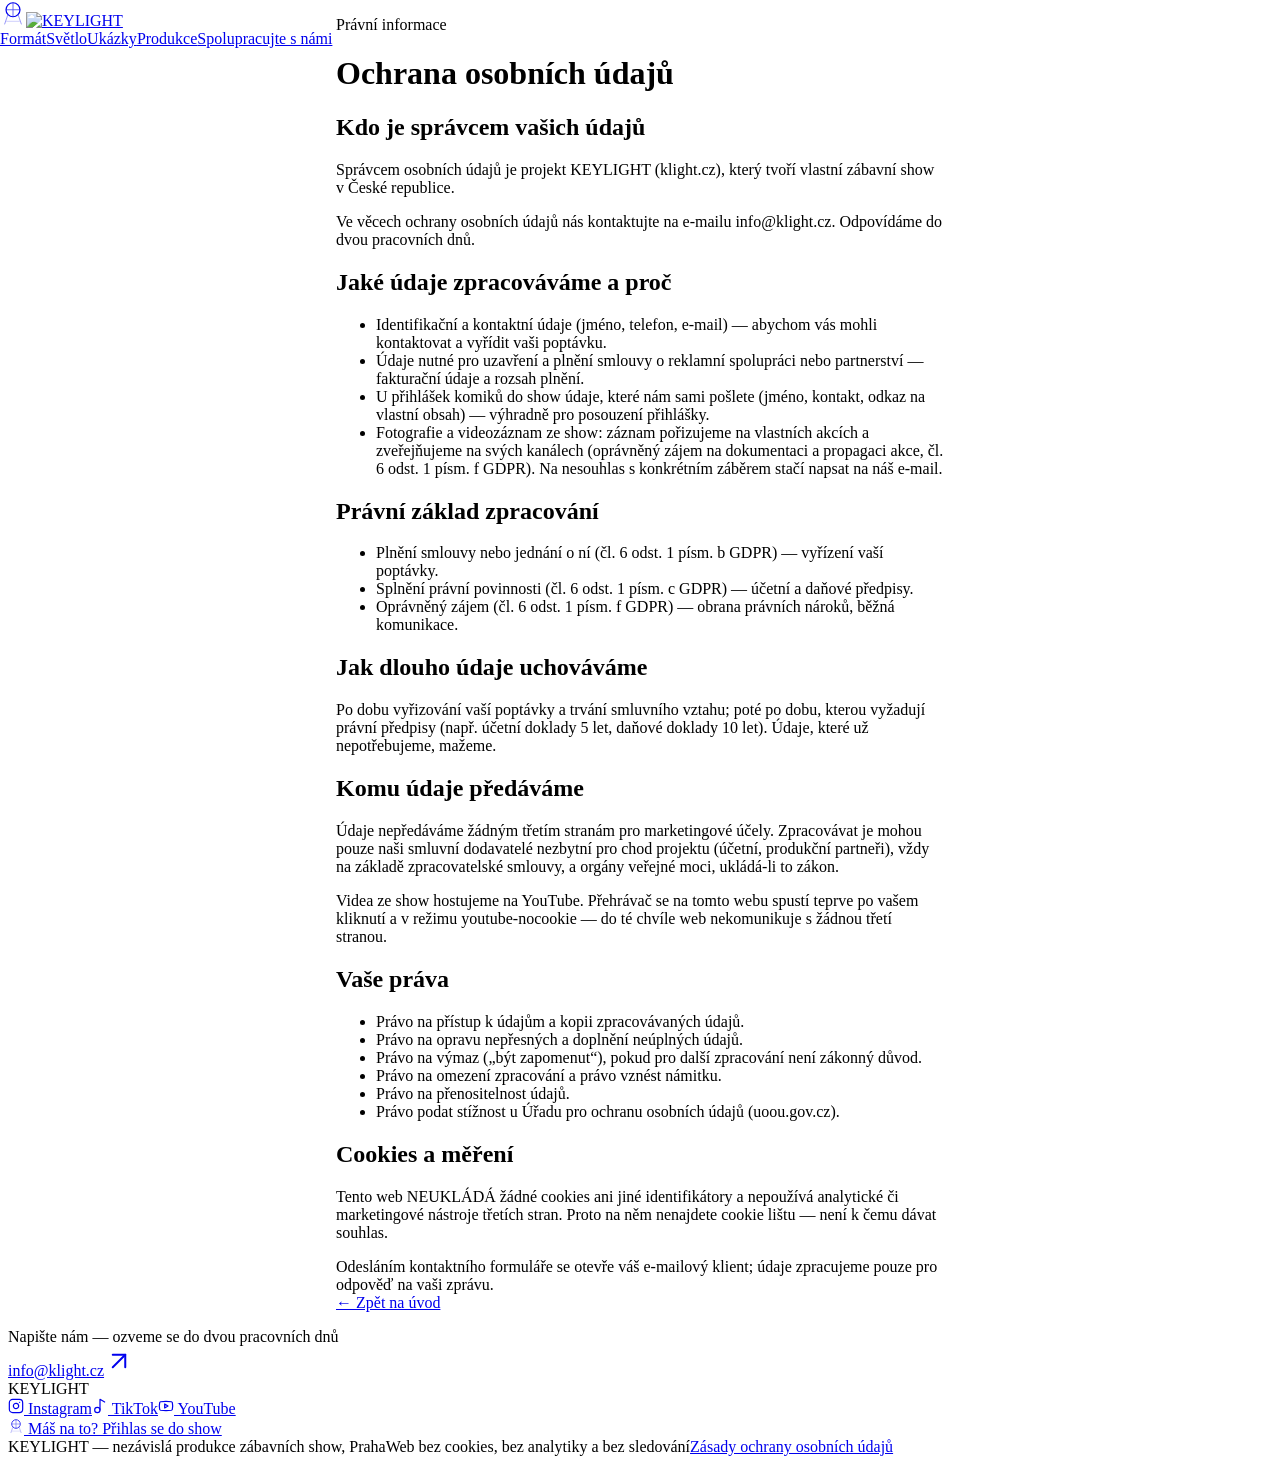
==== gdpr/index.html @ 27e5cf39 "Deploy 2026-08-17" ====
<!DOCTYPE html><html lang="cs"><head><meta charSet="utf-8"/><meta name="viewport" content="width=device-width, initial-scale=1"/><link rel="preload" href="/propozice-klight-next/_next/static/media/2b5b02fc7e511755-s.p.woff2" as="font" crossorigin="" type="font/woff2"/><link rel="preload" href="/propozice-klight-next/_next/static/media/4c4943bfceab8361-s.p.woff2" as="font" crossorigin="" type="font/woff2"/><link rel="preload" href="/propozice-klight-next/_next/static/media/87bc17f7c8b98e48-s.p.woff2" as="font" crossorigin="" type="font/woff2"/><link rel="preload" as="image" href="/propozice-klight-next/images/logo.png"/><link rel="stylesheet" href="/propozice-klight-next/_next/static/css/a43334a096bea130.css" data-precedence="next"/><link rel="preload" as="script" fetchPriority="low" href="/propozice-klight-next/_next/static/chunks/webpack-78d6e9e469ca8b4a.js"/><script src="/propozice-klight-next/_next/static/chunks/4bd1b696-dc81b35135595d90.js" async=""></script><script src="/propozice-klight-next/_next/static/chunks/517-6339d766939ee4d1.js" async=""></script><script src="/propozice-klight-next/_next/static/chunks/main-app-f0485e7565a8d13c.js" async=""></script><script src="/propozice-klight-next/_next/static/chunks/app/layout-2941ce6c2c875fbf.js" async=""></script><script src="/propozice-klight-next/_next/static/chunks/173-5b8e29798c1fc1cb.js" async=""></script><script src="/propozice-klight-next/_next/static/chunks/app/gdpr/page-93c71eeece48e3b6.js" async=""></script><meta name="next-size-adjust" content=""/><title>Ochrana osobních údajů — KEYLIGHT</title><meta name="description" content="Jak KEYLIGHT nakládá s osobními údaji, jaká máte práva a na koho se obrátit. Tento web neukládá cookies."/><meta property="og:title" content="KEYLIGHT — vlastní comedy show pro značky a agentury"/><meta property="og:description" content="Formát O VŠECHNO: šest komiků, tři kola, host vybírá vítěze. Prostor pro značky, které nechtějí být reklamní pauzou."/><meta property="og:locale" content="cs_CZ"/><meta property="og:type" content="website"/><meta name="twitter:card" content="summary"/><meta name="twitter:title" content="KEYLIGHT — vlastní comedy show pro značky a agentury"/><meta name="twitter:description" content="Formát O VŠECHNO: šest komiků, tři kola, host vybírá vítěze. Prostor pro značky, které nechtějí být reklamní pauzou."/><script src="/propozice-klight-next/_next/static/chunks/polyfills-42372ed130431b0a.js" noModule=""></script></head><body class="__variable_5a7e22 __variable_d59d80 __variable_41a604"><script type="application/ld+json">{"@context":"https://schema.org","@type":"Organization","name":"KEYLIGHT","alternateName":"KEYLIGHT CZ","description":"Nezávislá česká produkce vlastních zábavních show — stand-up a impro comedy formát O VŠECHNO.","email":"info@klight.cz","url":"https://www.klight.cz","areaServed":"CZ","sameAs":["https://www.instagram.com/keylight_cz/","https://www.tiktok.com/@keylight_cz","https://www.youtube.com/@KEYLIGHT_CZ"]}</script><header class="nav" style="position:fixed;top:0;left:0;right:0;z-index:var(--z-nav, 50);transform:translateY(0);transition:transform 300ms var(--ease-panel, cubic-bezier(0.32, 0.72, 0, 1));will-change:transform"><div class="nav__in"><a class="nav__logo" aria-label="KEYLIGHT — domů" href="/propozice-klight-next/"><svg class="znak znak--zar" width="26" height="26" viewBox="0 0 32 32" aria-hidden="true" focusable="false"><circle cx="16" cy="12" r="8.6" fill="none" stroke="currentColor" stroke-width="1.5"></circle><path d="M16 3.4v17.2M7.4 12h17.2" stroke="currentColor" stroke-width="1" opacity="0.72"></path><path d="M9.6 18.4 5.6 30M22.4 18.4 26.4 30" stroke="currentColor" stroke-width="1" opacity="0.5"></path><path d="M7.6 26.2h16.8" stroke="currentColor" stroke-width="0.8" opacity="0.3"></path></svg><img src="/propozice-klight-next/images/logo.png" alt="KEYLIGHT" width="77" height="22"/></a><nav class="nav__odkazy" aria-label="Obsah stránky"><a class="nav__odkaz mono" href="/propozice-klight-next/#format">Formát</a><a class="nav__odkaz mono" href="/propozice-klight-next/#svetlo">Světlo</a><a class="nav__odkaz mono" href="/propozice-klight-next/#ukazky">Ukázky</a><a class="nav__odkaz mono" href="/propozice-klight-next/#produkce">Produkce</a><a class="btn btn--key btn--mala nav__cta" href="/propozice-klight-next/#spoluprace">Spolupracujte s námi</a></nav></div></header><main class="sekce pravo" style="max-width:76ch;margin-inline:auto"><p class="mono oko">Právní informace</p><h1>Ochrana osobních údajů</h1><section><h2>Kdo je správcem vašich údajů</h2><p style="margin-bottom:var(--sp-4)">Správcem osobních údajů je projekt KEYLIGHT (klight.cz), který tvoří vlastní zábavní show v České republice.</p><p style="margin-bottom:var(--sp-4)">Ve věcech ochrany osobních údajů nás kontaktujte na e-mailu info@klight.cz. Odpovídáme do dvou pracovních dnů.</p></section><section><h2>Jaké údaje zpracováváme a proč</h2><ul><li>Identifikační a kontaktní údaje (jméno, telefon, e-mail) — abychom vás mohli kontaktovat a vyřídit vaši poptávku.</li><li>Údaje nutné pro uzavření a plnění smlouvy o reklamní spolupráci nebo partnerství — fakturační údaje a rozsah plnění.</li><li>U přihlášek komiků do show údaje, které nám sami pošlete (jméno, kontakt, odkaz na vlastní obsah) — výhradně pro posouzení přihlášky.</li><li>Fotografie a videozáznam ze show: záznam pořizujeme na vlastních akcích a zveřejňujeme na svých kanálech (oprávněný zájem na dokumentaci a propagaci akce, čl. 6 odst. 1 písm. f GDPR). Na nesouhlas s konkrétním záběrem stačí napsat na náš e-mail.</li></ul></section><section><h2>Právní základ zpracování</h2><ul><li>Plnění smlouvy nebo jednání o ní (čl. 6 odst. 1 písm. b GDPR) — vyřízení vaší poptávky.</li><li>Splnění právní povinnosti (čl. 6 odst. 1 písm. c GDPR) — účetní a daňové předpisy.</li><li>Oprávněný zájem (čl. 6 odst. 1 písm. f GDPR) — obrana právních nároků, běžná komunikace.</li></ul></section><section><h2>Jak dlouho údaje uchováváme</h2><p style="margin-bottom:var(--sp-4)">Po dobu vyřizování vaší poptávky a trvání smluvního vztahu; poté po dobu, kterou vyžadují právní předpisy (např. účetní doklady 5 let, daňové doklady 10 let). Údaje, které už nepotřebujeme, mažeme.</p></section><section><h2>Komu údaje předáváme</h2><p style="margin-bottom:var(--sp-4)">Údaje nepředáváme žádným třetím stranám pro marketingové účely. Zpracovávat je mohou pouze naši smluvní dodavatelé nezbytní pro chod projektu (účetní, produkční partneři), vždy na základě zpracovatelské smlouvy, a orgány veřejné moci, ukládá-li to zákon.</p><p style="margin-bottom:var(--sp-4)">Videa ze show hostujeme na YouTube. Přehrávač se na tomto webu spustí teprve po vašem kliknutí a v režimu youtube-nocookie — do té chvíle web nekomunikuje s žádnou třetí stranou.</p></section><section><h2>Vaše práva</h2><ul><li>Právo na přístup k údajům a kopii zpracovávaných údajů.</li><li>Právo na opravu nepřesných a doplnění neúplných údajů.</li><li>Právo na výmaz („být zapomenut“), pokud pro další zpracování není zákonný důvod.</li><li>Právo na omezení zpracování a právo vznést námitku.</li><li>Právo na přenositelnost údajů.</li><li>Právo podat stížnost u Úřadu pro ochranu osobních údajů (uoou.gov.cz).</li></ul></section><section><h2>Cookies a měření</h2><p style="margin-bottom:var(--sp-4)">Tento web NEUKLÁDÁ žádné cookies ani jiné identifikátory a nepoužívá analytické či marketingové nástroje třetích stran. Proto na něm nenajdete cookie lištu — není k čemu dávat souhlas.</p><p style="margin-bottom:var(--sp-4)">Odesláním kontaktního formuláře se otevře váš e-mailový klient; údaje zpracujeme pouze pro odpověď na vaši zprávu.</p></section><p style="margin-top:var(--sp-8)"><a href="/propozice-klight-next/">← Zpět na úvod</a></p></main><footer class="pata"><div class="pata__in"><p class="mono" style="color:var(--violet-lit);margin-bottom:var(--sp-5)">Napište nám — ozveme se do dvou pracovních dnů</p><a class="pata__mail" href="mailto:info@klight.cz?subject=Spolupr%C3%A1ce%20s%20KEYLIGHT">info@klight.cz<svg xmlns="http://www.w3.org/2000/svg" width="30" height="30" viewBox="0 0 24 24" fill="none" stroke="currentColor" stroke-width="1.6" stroke-linecap="round" stroke-linejoin="round" class="lucide lucide-arrow-up-right" aria-hidden="true"><path d="M7 7h10v10"></path><path d="M7 17 17 7"></path></svg></a><div class="pata__znacka" aria-hidden="true" style="background-image:url(/propozice-klight-next/images/foto/wordmark.jpg)">KEYLIGHT</div><div class="pata__radek"><div class="pata__site mono"><a href="https://www.instagram.com/keylight_cz/" target="_blank" rel="noopener noreferrer"><svg xmlns="http://www.w3.org/2000/svg" width="16" height="16" viewBox="0 0 24 24" fill="none" stroke="currentColor" stroke-width="1.8" stroke-linecap="round" stroke-linejoin="round" class="lucide lucide-instagram" aria-hidden="true"><rect width="20" height="20" x="2" y="2" rx="5" ry="5"></rect><path d="M16 11.37A4 4 0 1 1 12.63 8 4 4 0 0 1 16 11.37z"></path><line x1="17.5" x2="17.51" y1="6.5" y2="6.5"></line></svg> Instagram</a><a href="https://www.tiktok.com/@keylight_cz" target="_blank" rel="noopener noreferrer"><svg xmlns="http://www.w3.org/2000/svg" width="16" height="16" viewBox="0 0 24 24" fill="none" stroke="currentColor" stroke-width="1.8" stroke-linecap="round" stroke-linejoin="round" class="lucide lucide-music2" aria-hidden="true"><circle cx="8" cy="18" r="4"></circle><path d="M12 18V2l7 4"></path></svg> TikTok</a><a href="https://www.youtube.com/@KEYLIGHT_CZ" target="_blank" rel="noopener noreferrer"><svg xmlns="http://www.w3.org/2000/svg" width="16" height="16" viewBox="0 0 24 24" fill="none" stroke="currentColor" stroke-width="1.8" stroke-linecap="round" stroke-linejoin="round" class="lucide lucide-youtube" aria-hidden="true"><path d="M2.5 17a24.12 24.12 0 0 1 0-10 2 2 0 0 1 1.4-1.4 49.56 49.56 0 0 1 16.2 0A2 2 0 0 1 21.5 7a24.12 24.12 0 0 1 0 10 2 2 0 0 1-1.4 1.4 49.55 49.55 0 0 1-16.2 0A2 2 0 0 1 2.5 17"></path><path d="m10 15 5-3-5-3z"></path></svg> YouTube</a></div><a class="btn btn--ghost btn--mala" href="mailto:info@klight.cz?subject=P%C5%99ihl%C3%A1%C5%A1ka%20do%20show%20O%20V%C5%A0ECHNO"><svg class="znak" width="16" height="16" viewBox="0 0 32 32" aria-hidden="true" focusable="false"><circle cx="16" cy="12" r="8.6" fill="none" stroke="currentColor" stroke-width="1.5"></circle><path d="M16 3.4v17.2M7.4 12h17.2" stroke="currentColor" stroke-width="1" opacity="0.72"></path><path d="M9.6 18.4 5.6 30M22.4 18.4 26.4 30" stroke="currentColor" stroke-width="1" opacity="0.5"></path><path d="M7.6 26.2h16.8" stroke="currentColor" stroke-width="0.8" opacity="0.3"></path></svg> <!-- -->Máš na to? Přihlas se do show</a></div><div class="pata__tir mono mono--sm"><span>KEYLIGHT — nezávislá produkce zábavních show, Praha</span><span>Web bez cookies, bez analytiky a bez sledování</span><a href="/propozice-klight-next/gdpr/">Zásady ochrany osobních údajů</a></div></div></footer><script src="/propozice-klight-next/_next/static/chunks/webpack-78d6e9e469ca8b4a.js" async=""></script><script>(self.__next_f=self.__next_f||[]).push([0])</script><script>self.__next_f.push([1,"1:\"$Sreact.fragment\"\n2:I[651,[\"177\",\"static/chunks/app/layout-2941ce6c2c875fbf.js\"],\"default\"]\n3:I[5244,[],\"\"]\n4:I[3866,[],\"\"]\n5:I[1301,[\"173\",\"static/chunks/173-5b8e29798c1fc1cb.js\",\"990\",\"static/chunks/app/gdpr/page-93c71eeece48e3b6.js\"],\"default\"]\n6:I[8173,[\"173\",\"static/chunks/173-5b8e29798c1fc1cb.js\",\"990\",\"static/chunks/app/gdpr/page-93c71eeece48e3b6.js\"],\"\"]\n7:I[6213,[],\"OutletBoundary\"]\n9:I[6213,[],\"MetadataBoundary\"]\nb:I[6213,[],\"ViewportBoundary\"]\nd:I[4835,[],\"\"]\n:HL[\"/propozice-klight-next/_next/static/media/2b5b02fc7e511755-s.p.woff2\",\"font\",{\"crossOrigin\":\"\",\"type\":\"font/woff2\"}]\n:HL[\"/propozice-klight-next/_next/static/media/4c4943bfceab8361-s.p.woff2\",\"font\",{\"crossOrigin\":\"\",\"type\":\"font/woff2\"}]\n:HL[\"/propozice-klight-next/_next/static/media/87bc17f7c8b98e48-s.p.woff2\",\"font\",{\"crossOrigin\":\"\",\"type\":\"font/woff2\"}]\n:HL[\"/propozice-klight-next/_next/static/css/a43334a096bea130.css\",\"style\"]\n"])</script><script>self.__next_f.push([1,"0:{\"P\":null,\"b\":\"ASv3HY12EaG38E7bbZreN\",\"p\":\"/propozice-klight-next\",\"c\":[\"\",\"gdpr\",\"\"],\"i\":false,\"f\":[[[\"\",{\"children\":[\"gdpr\",{\"children\":[\"__PAGE__\",{}]}]},\"$undefined\",\"$undefined\",true],[\"\",[\"$\",\"$1\",\"c\",{\"children\":[[[\"$\",\"link\",\"0\",{\"rel\":\"stylesheet\",\"href\":\"/propozice-klight-next/_next/static/css/a43334a096bea130.css\",\"precedence\":\"next\",\"crossOrigin\":\"$undefined\",\"nonce\":\"$undefined\"}]],[\"$\",\"html\",null,{\"lang\":\"cs\",\"children\":[\"$\",\"body\",null,{\"className\":\"__variable_5a7e22 __variable_d59d80 __variable_41a604\",\"children\":[[\"$\",\"script\",null,{\"type\":\"application/ld+json\",\"dangerouslySetInnerHTML\":{\"__html\":\"{\\\"@context\\\":\\\"https://schema.org\\\",\\\"@type\\\":\\\"Organization\\\",\\\"name\\\":\\\"KEYLIGHT\\\",\\\"alternateName\\\":\\\"KEYLIGHT CZ\\\",\\\"description\\\":\\\"Nezávislá česká produkce vlastních zábavních show — stand-up a impro comedy formát O VŠECHNO.\\\",\\\"email\\\":\\\"info@klight.cz\\\",\\\"url\\\":\\\"https://www.klight.cz\\\",\\\"areaServed\\\":\\\"CZ\\\",\\\"sameAs\\\":[\\\"https://www.instagram.com/keylight_cz/\\\",\\\"https://www.tiktok.com/@keylight_cz\\\",\\\"https://www.youtube.com/@KEYLIGHT_CZ\\\"]}\"}}],[\"$\",\"$L2\",null,{}],[\"$\",\"$L3\",null,{\"parallelRouterKey\":\"children\",\"segmentPath\":[\"children\"],\"error\":\"$undefined\",\"errorStyles\":\"$undefined\",\"errorScripts\":\"$undefined\",\"template\":[\"$\",\"$L4\",null,{}],\"templateStyles\":\"$undefined\",\"templateScripts\":\"$undefined\",\"notFound\":[[],[[\"$\",\"title\",null,{\"children\":\"404: This page could not be found.\"}],[\"$\",\"div\",null,{\"style\":{\"fontFamily\":\"system-ui,\\\"Segoe UI\\\",Roboto,Helvetica,Arial,sans-serif,\\\"Apple Color Emoji\\\",\\\"Segoe UI Emoji\\\"\",\"height\":\"100vh\",\"textAlign\":\"center\",\"display\":\"flex\",\"flexDirection\":\"column\",\"alignItems\":\"center\",\"justifyContent\":\"center\"},\"children\":[\"$\",\"div\",null,{\"children\":[[\"$\",\"style\",null,{\"dangerouslySetInnerHTML\":{\"__html\":\"body{color:#000;background:#fff;margin:0}.next-error-h1{border-right:1px solid rgba(0,0,0,.3)}@media (prefers-color-scheme:dark){body{color:#fff;background:#000}.next-error-h1{border-right:1px solid rgba(255,255,255,.3)}}\"}}],[\"$\",\"h1\",null,{\"className\":\"next-error-h1\",\"style\":{\"display\":\"inline-block\",\"margin\":\"0 20px 0 0\",\"padding\":\"0 23px 0 0\",\"fontSize\":24,\"fontWeight\":500,\"verticalAlign\":\"top\",\"lineHeight\":\"49px\"},\"children\":404}],[\"$\",\"div\",null,{\"style\":{\"display\":\"inline-block\"},\"children\":[\"$\",\"h2\",null,{\"style\":{\"fontSize\":14,\"fontWeight\":400,\"lineHeight\":\"49px\",\"margin\":0},\"children\":\"This page could not be found.\"}]}]]}]}]]],\"forbidden\":\"$undefined\",\"unauthorized\":\"$undefined\"}]]}]}]]}],{\"children\":[\"gdpr\",[\"$\",\"$1\",\"c\",{\"children\":[null,[\"$\",\"$L3\",null,{\"parallelRouterKey\":\"children\",\"segmentPath\":[\"children\",\"gdpr\",\"children\"],\"error\":\"$undefined\",\"errorStyles\":\"$undefined\",\"errorScripts\":\"$undefined\",\"template\":[\"$\",\"$L4\",null,{}],\"templateStyles\":\"$undefined\",\"templateScripts\":\"$undefined\",\"notFound\":\"$undefined\",\"forbidden\":\"$undefined\",\"unauthorized\":\"$undefined\"}]]}],{\"children\":[\"__PAGE__\",[\"$\",\"$1\",\"c\",{\"children\":[[[\"$\",\"$L5\",null,{\"mimoDomov\":true}],[\"$\",\"main\",null,{\"className\":\"sekce pravo\",\"style\":{\"maxWidth\":\"76ch\",\"marginInline\":\"auto\"},\"children\":[[\"$\",\"p\",null,{\"className\":\"mono oko\",\"children\":\"Právní informace\"}],[\"$\",\"h1\",null,{\"children\":\"Ochrana osobních údajů\"}],[[\"$\",\"section\",\"Kdo je správcem vašich údajů\",{\"children\":[[\"$\",\"h2\",null,{\"children\":\"Kdo je správcem vašich údajů\"}],[[\"$\",\"p\",\"Správcem osobních údajů \",{\"style\":{\"marginBottom\":\"var(--sp-4)\"},\"children\":\"Správcem osobních údajů je projekt KEYLIGHT (klight.cz), který tvoří vlastní zábavní show v České republice.\"}],[\"$\",\"p\",\"Ve věcech ochrany osobní\",{\"style\":{\"marginBottom\":\"var(--sp-4)\"},\"children\":\"Ve věcech ochrany osobních údajů nás kontaktujte na e-mailu info@klight.cz. Odpovídáme do dvou pracovních dnů.\"}]],false]}],[\"$\",\"section\",\"Jaké údaje zpracováváme a proč\",{\"children\":[[\"$\",\"h2\",null,{\"children\":\"Jaké údaje zpracováváme a proč\"}],false,[\"$\",\"ul\",null,{\"children\":[[\"$\",\"li\",\"Identifikační a kontaktn\",{\"children\":\"Identifikační a kontaktní údaje (jméno, telefon, e-mail) — abychom vás mohli kontaktovat a vyřídit vaši poptávku.\"}],[\"$\",\"li\",\"Údaje nutné pro uzavření\",{\"children\":\"Údaje nutné pro uzavření a plnění smlouvy o reklamní spolupráci nebo partnerství — fakturační údaje a rozsah plnění.\"}],[\"$\",\"li\",\"U přihlášek komiků do sh\",{\"children\":\"U přihlášek komiků do show údaje, které nám sami pošlete (jméno, kontakt, odkaz na vlastní obsah) — výhradně pro posouzení přihlášky.\"}],[\"$\",\"li\",\"Fotografie a videozáznam\",{\"children\":\"Fotografie a videozáznam ze show: záznam pořizujeme na vlastních akcích a zveřejňujeme na svých kanálech (oprávněný zájem na dokumentaci a propagaci akce, čl. 6 odst. 1 písm. f GDPR). Na nesouhlas s konkrétním záběrem stačí napsat na náš e-mail.\"}]]}]]}],[\"$\",\"section\",\"Právní základ zpracování\",{\"children\":[[\"$\",\"h2\",null,{\"children\":\"Právní základ zpracování\"}],false,[\"$\",\"ul\",null,{\"children\":[[\"$\",\"li\",\"Plnění smlouvy nebo jedn\",{\"children\":\"Plnění smlouvy nebo jednání o ní (čl. 6 odst. 1 písm. b GDPR) — vyřízení vaší poptávky.\"}],[\"$\",\"li\",\"Splnění právní povinnost\",{\"children\":\"Splnění právní povinnosti (čl. 6 odst. 1 písm. c GDPR) — účetní a daňové předpisy.\"}],[\"$\",\"li\",\"Oprávněný zájem (čl. 6 o\",{\"children\":\"Oprávněný zájem (čl. 6 odst. 1 písm. f GDPR) — obrana právních nároků, běžná komunikace.\"}]]}]]}],[\"$\",\"section\",\"Jak dlouho údaje uchováváme\",{\"children\":[[\"$\",\"h2\",null,{\"children\":\"Jak dlouho údaje uchováváme\"}],[[\"$\",\"p\",\"Po dobu vyřizování vaší \",{\"style\":{\"marginBottom\":\"var(--sp-4)\"},\"children\":\"Po dobu vyřizování vaší poptávky a trvání smluvního vztahu; poté po dobu, kterou vyžadují právní předpisy (např. účetní doklady 5 let, daňové doklady 10 let). Údaje, které už nepotřebujeme, mažeme.\"}]],false]}],[\"$\",\"section\",\"Komu údaje předáváme\",{\"children\":[[\"$\",\"h2\",null,{\"children\":\"Komu údaje předáváme\"}],[[\"$\",\"p\",\"Údaje nepředáváme žádným\",{\"style\":{\"marginBottom\":\"var(--sp-4)\"},\"children\":\"Údaje nepředáváme žádným třetím stranám pro marketingové účely. Zpracovávat je mohou pouze naši smluvní dodavatelé nezbytní pro chod projektu (účetní, produkční partneři), vždy na základě zpracovatelské smlouvy, a orgány veřejné moci, ukládá-li to zákon.\"}],[\"$\",\"p\",\"Videa ze show hostujeme \",{\"style\":{\"marginBottom\":\"var(--sp-4)\"},\"children\":\"Videa ze show hostujeme na YouTube. Přehrávač se na tomto webu spustí teprve po vašem kliknutí a v režimu youtube-nocookie — do té chvíle web nekomunikuje s žádnou třetí stranou.\"}]],false]}],[\"$\",\"section\",\"Vaše práva\",{\"children\":[[\"$\",\"h2\",null,{\"children\":\"Vaše práva\"}],false,[\"$\",\"ul\",null,{\"children\":[[\"$\",\"li\",\"Právo na přístup k údajů\",{\"children\":\"Právo na přístup k údajům a kopii zpracovávaných údajů.\"}],[\"$\",\"li\",\"Právo na opravu nepřesný\",{\"children\":\"Právo na opravu nepřesných a doplnění neúplných údajů.\"}],[\"$\",\"li\",\"Právo na výmaz („být zap\",{\"children\":\"Právo na výmaz („být zapomenut“), pokud pro další zpracování není zákonný důvod.\"}],[\"$\",\"li\",\"Právo na omezení zpracov\",{\"children\":\"Právo na omezení zpracování a právo vznést námitku.\"}],[\"$\",\"li\",\"Právo na přenositelnost \",{\"children\":\"Právo na přenositelnost údajů.\"}],[\"$\",\"li\",\"Právo podat stížnost u Ú\",{\"children\":\"Právo podat stížnost u Úřadu pro ochranu osobních údajů (uoou.gov.cz).\"}]]}]]}],[\"$\",\"section\",\"Cookies a měření\",{\"children\":[[\"$\",\"h2\",null,{\"children\":\"Cookies a měření\"}],[[\"$\",\"p\",\"Tento web NEUKLÁDÁ žádné\",{\"style\":{\"marginBottom\":\"var(--sp-4)\"},\"children\":\"Tento web NEUKLÁDÁ žádné cookies ani jiné identifikátory a nepoužívá analytické či marketingové nástroje třetích stran. Proto na něm nenajdete cookie lištu — není k čemu dávat souhlas.\"}],[\"$\",\"p\",\"Odesláním kontaktního fo\",{\"style\":{\"marginBottom\":\"var(--sp-4)\"},\"children\":\"Odesláním kontaktního formuláře se otevře váš e-mailový klient; údaje zpracujeme pouze pro odpověď na vaši zprávu.\"}]],false]}]],[\"$\",\"p\",null,{\"style\":{\"marginTop\":\"var(--sp-8)\"},\"children\":[\"$\",\"$L6\",null,{\"href\":\"/\",\"children\":\"← Zpět na úvod\"}]}]]}],[\"$\",\"footer\",null,{\"className\":\"pata\",\"children\":[\"$\",\"div\",null,{\"className\":\"pata__in\",\"children\":[[\"$\",\"p\",null,{\"className\":\"mono\",\"style\":{\"color\":\"var(--violet-lit)\",\"marginBottom\":\"var(--sp-5)\"},\"children\":\"Napište nám — ozveme se do dvou pracovních dnů\"}],[\"$\",\"a\",null,{\"className\":\"pata__mail\",\"href\":\"mailto:info@klight.cz?subject=Spolupr%C3%A1ce%20s%20KEYLIGHT\",\"children\":[\"info@klight.cz\",[\"$\",\"svg\",null,{\"ref\":\"$undefined\",\"xmlns\":\"http://www.w3.org/2000/svg\",\"width\":30,\"height\":30,\"viewBox\":\"0 0 24 24\",\"fill\":\"none\",\"stroke\":\"currentColor\",\"strokeWidth\":1.6,\"strokeLinecap\":\"round\",\"strokeLinejoin\":\"round\",\"className\":\"lucide lucide-arrow-up-right\",\"aria-hidden\":\"true\",\"children\":[[\"$\",\"path\",\"1tivn9\",{\"d\":\"M7 7h10v10\"}],[\"$\",\"path\",\"1vkiza\",{\"d\":\"M7 17 17 7\"}],\"$undefined\"]}]]}],[\"$\",\"div\",null,{\"className\":\"pata__znacka\",\"aria-hidden\":\"true\",\"style\":{\"backgroundImage\":\"url(/propozice-klight-next/images/foto/wordmark.jpg)\"},\"children\":\"KEYLIGHT\"}],[\"$\",\"div\",null,{\"className\":\"pata__radek\",\"children\":[[\"$\",\"div\",null,{\"className\":\"pata__site mono\",\"children\":[[\"$\",\"a\",null,{\"href\":\"https://www.instagram.com/keylight_cz/\",\"target\":\"_blank\",\"rel\":\"noopener noreferrer\",\"children\":[[\"$\",\"svg\",null,{\"ref\":\"$undefined\",\"xmlns\":\"http://www.w3.org/2000/svg\",\"width\":16,\"height\":16,\"viewBox\":\"0 0 24 24\",\"fill\":\"none\",\"stroke\":\"currentColor\",\"strokeWidth\":1.8,\"strokeLinecap\":\"round\",\"strokeLinejoin\":\"round\",\"className\":\"lucide lucide-instagram\",\"aria-hidden\":\"true\",\"children\":[[\"$\",\"rect\",\"2e1cvw\",{\"width\":\"20\",\"height\":\"20\",\"x\":\"2\",\"y\":\"2\",\"rx\":\"5\",\"ry\":\"5\"}],[\"$\",\"path\",\"9exkf1\",{\"d\":\"M16 11.37A4 4 0 1 1 12.63 8 4 4 0 0 1 16 11.37z\"}],[\"$\",\"line\",\"r4j83e\",{\"x1\":\"17.5\",\"x2\":\"17.51\",\"y1\":\"6.5\",\"y2\":\"6.5\"}],\"$undefined\"]}],\" Instagram\"]}],[\"$\",\"a\",null,{\"href\":\"https://www.tiktok.com/@keylight_cz\",\"target\":\"_blank\",\"rel\":\"noopener noreferrer\",\"children\":[[\"$\",\"svg\",null,{\"ref\":\"$undefined\",\"xmlns\":\"http://www.w3.org/2000/svg\",\"width\":16,\"height\":16,\"viewBox\":\"0 0 24 24\",\"fill\":\"none\",\"stroke\":\"currentColor\",\"strokeWidth\":1.8,\"strokeLinecap\":\"round\",\"strokeLinejoin\":\"round\",\"className\":\"lucide lucide-music2\",\"aria-hidden\":\"true\",\"children\":[[\"$\",\"circle\",\"1fc0mg\",{\"cx\":\"8\",\"cy\":\"18\",\"r\":\"4\"}],[\"$\",\"path\",\"g04rme\",{\"d\":\"M12 18V2l7 4\"}],\"$undefined\"]}],\" TikTok\"]}],[\"$\",\"a\",null,{\"href\":\"https://www.youtube.com/@KEYLIGHT_CZ\",\"target\":\"_blank\",\"rel\":\"noopener noreferrer\",\"children\":[[\"$\",\"svg\",null,{\"ref\":\"$undefined\",\"xmlns\":\"http://www.w3.org/2000/svg\",\"width\":16,\"height\":16,\"viewBox\":\"0 0 24 24\",\"fill\":\"none\",\"stroke\":\"currentColor\",\"strokeWidth\":1.8,\"strokeLinecap\":\"round\",\"strokeLinejoin\":\"round\",\"className\":\"lucide lucide-youtube\",\"aria-hidden\":\"true\",\"children\":[[\"$\",\"path\",\"1q2vi4\",{\"d\":\"M2.5 17a24.12 24.12 0 0 1 0-10 2 2 0 0 1 1.4-1.4 49.56 49.56 0 0 1 16.2 0A2 2 0 0 1 21.5 7a24.12 24.12 0 0 1 0 10 2 2 0 0 1-1.4 1.4 49.55 49.55 0 0 1-16.2 0A2 2 0 0 1 2.5 17\"}],[\"$\",\"path\",\"1jp15x\",{\"d\":\"m10 15 5-3-5-3z\"}],\"$undefined\"]}],\" YouTube\"]}]]}],[\"$\",\"a\",null,{\"className\":\"btn btn--ghost btn--mala\",\"href\":\"mailto:info@klight.cz?subject=P%C5%99ihl%C3%A1%C5%A1ka%20do%20show%20O%20V%C5%A0ECHNO\",\"children\":[[\"$\",\"svg\",null,{\"className\":\"znak\",\"width\":16,\"height\":16,\"viewBox\":\"0 0 32 32\",\"aria-hidden\":\"true\",\"focusable\":\"false\",\"children\":[[\"$\",\"circle\",null,{\"cx\":\"16\",\"cy\":\"12\",\"r\":\"8.6\",\"fill\":\"none\",\"stroke\":\"currentColor\",\"strokeWidth\":\"1.5\"}],[\"$\",\"path\",null,{\"d\":\"M16 3.4v17.2M7.4 12h17.2\",\"stroke\":\"currentColor\",\"strokeWidth\":\"1\",\"opacity\":\"0.72\"}],[\"$\",\"path\",null,{\"d\":\"M9.6 18.4 5.6 30M22.4 18.4 26.4 30\",\"stroke\":\"currentColor\",\"strokeWidth\":\"1\",\"opacity\":\"0.5\"}],[\"$\",\"path\",null,{\"d\":\"M7.6 26.2h16.8\",\"stroke\":\"currentColor\",\"strokeWidth\":\"0.8\",\"opacity\":\"0.3\"}]]}],\" \",\"Máš na to? Přihlas se do show\"]}]]}],[\"$\",\"div\",null,{\"className\":\"pata__tir mono mono--sm\",\"children\":[[\"$\",\"span\",null,{\"children\":\"KEYLIGHT — nezávislá produkce zábavních show, Praha\"}],[\"$\",\"span\",null,{\"children\":\"Web bez cookies, bez analytiky a bez sledování\"}],[\"$\",\"$L6\",null,{\"href\":\"/gdpr/\",\"children\":\"Zásady ochrany osobních údajů\"}]]}]]}]}]],null,[\"$\",\"$L7\",null,{\"children\":\"$L8\"}]]}],{},null,false]},null,false]},null,false],[\"$\",\"$1\",\"h\",{\"children\":[null,[\"$\",\"$1\",\"1G9MePfgXSOnVrUdo6bS4\",{\"children\":[[\"$\",\"$L9\",null,{\"children\":\"$La\"}],[\"$\",\"$Lb\",null,{\"children\":\"$Lc\"}],[\"$\",\"meta\",null,{\"name\":\"next-size-adjust\",\"content\":\"\"}]]}]]}],false]],\"m\":\"$undefined\",\"G\":[\"$d\",\"$undefined\"],\"s\":false,\"S\":true}\n"])</script><script>self.__next_f.push([1,"c:[[\"$\",\"meta\",\"0\",{\"name\":\"viewport\",\"content\":\"width=device-width, initial-scale=1\"}]]\na:[[\"$\",\"meta\",\"0\",{\"charSet\":\"utf-8\"}],[\"$\",\"title\",\"1\",{\"children\":\"Ochrana osobních údajů — KEYLIGHT\"}],[\"$\",\"meta\",\"2\",{\"name\":\"description\",\"content\":\"Jak KEYLIGHT nakládá s osobními údaji, jaká máte práva a na koho se obrátit. Tento web neukládá cookies.\"}],[\"$\",\"meta\",\"3\",{\"property\":\"og:title\",\"content\":\"KEYLIGHT — vlastní comedy show pro značky a agentury\"}],[\"$\",\"meta\",\"4\",{\"property\":\"og:description\",\"content\":\"Formát O VŠECHNO: šest komiků, tři kola, host vybírá vítěze. Prostor pro značky, které nechtějí být reklamní pauzou.\"}],[\"$\",\"meta\",\"5\",{\"property\":\"og:locale\",\"content\":\"cs_CZ\"}],[\"$\",\"meta\",\"6\",{\"property\":\"og:type\",\"content\":\"website\"}],[\"$\",\"meta\",\"7\",{\"name\":\"twitter:card\",\"content\":\"summary\"}],[\"$\",\"meta\",\"8\",{\"name\":\"twitter:title\",\"content\":\"KEYLIGHT — vlastní comedy show pro značky a agentury\"}],[\"$\",\"meta\",\"9\",{\"name\":\"twitter:description\",\"content\":\"Formát O VŠECHNO: šest komiků, tři kola, host vybírá vítěze. Prostor pro značky, které nechtějí být reklamní pauzou.\"}]]\n"])</script><script>self.__next_f.push([1,"8:null\n"])</script></body></html>
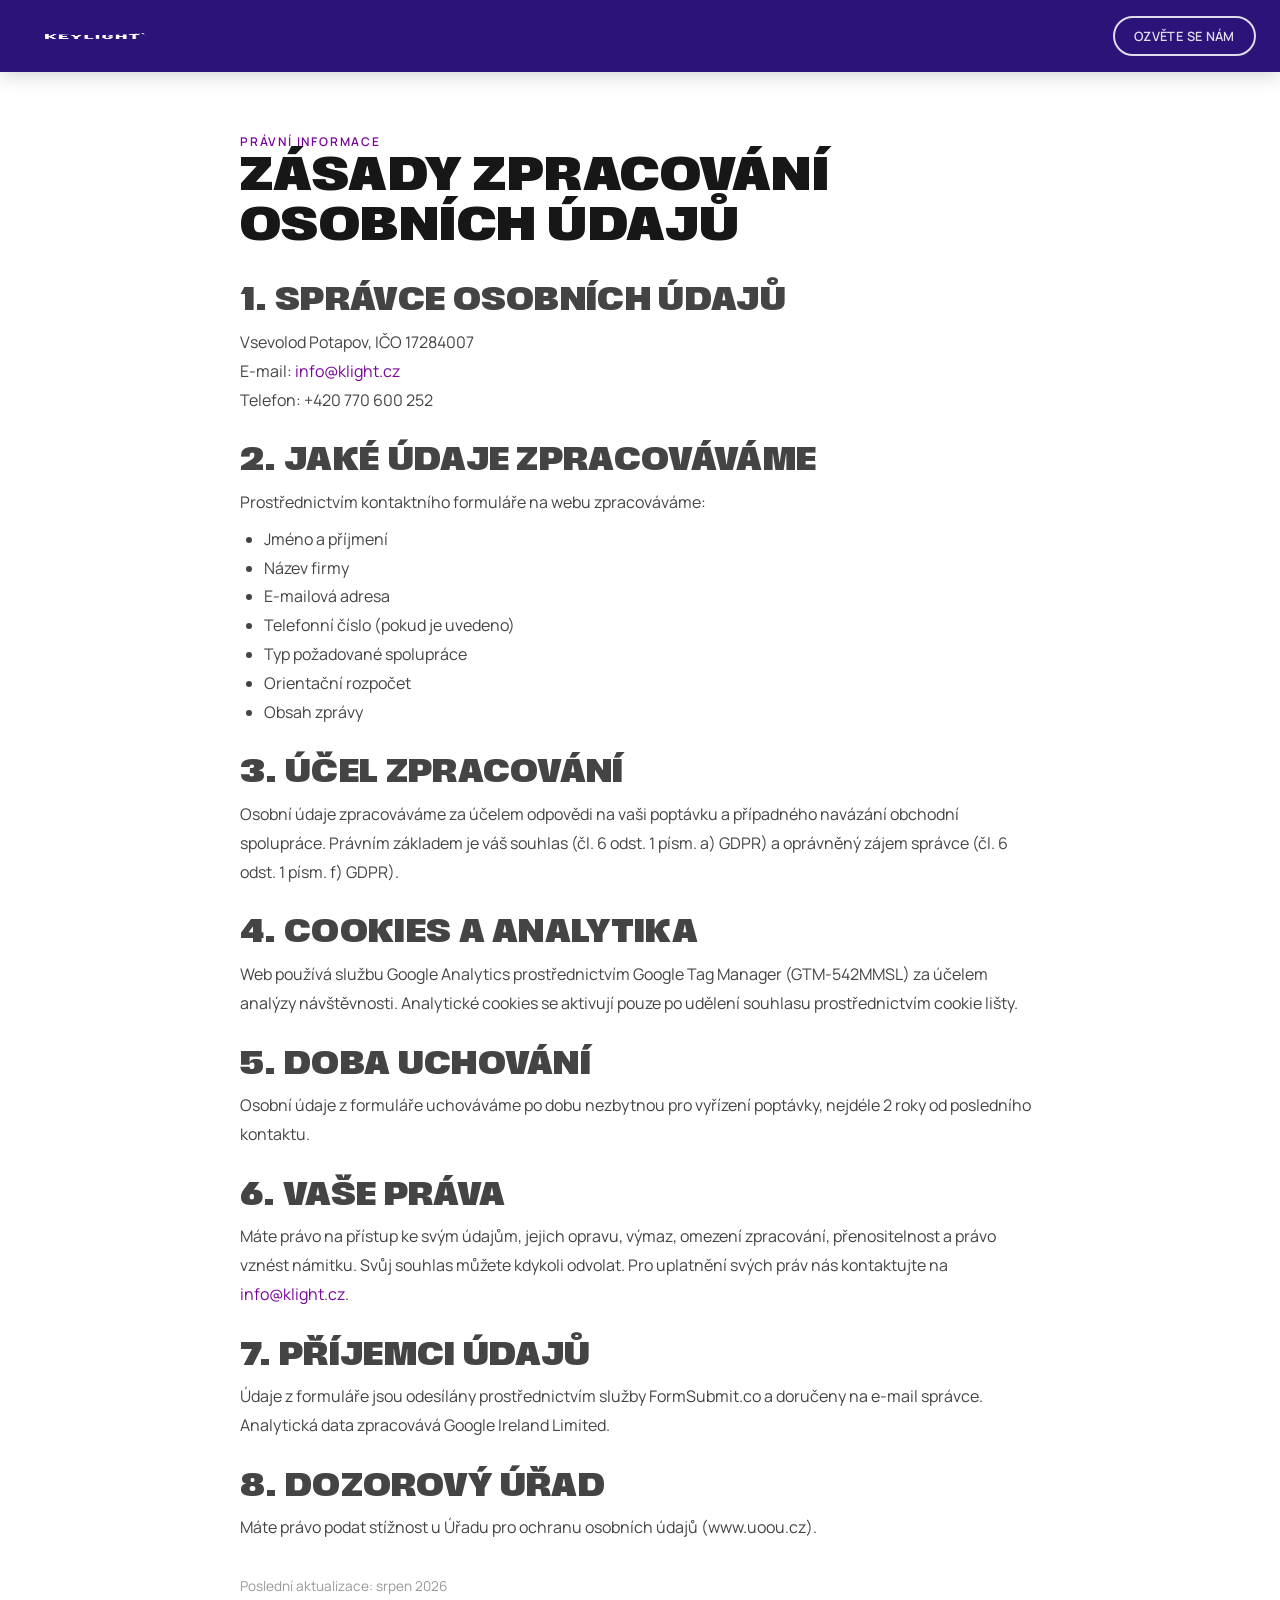
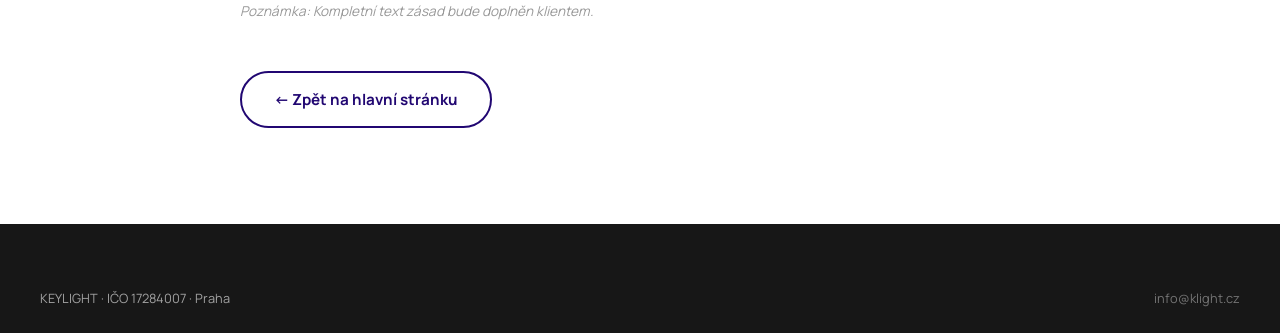
==== commit 56e3c9d3: "Kompletní přestavba webu podle klientova zadání v1.3 - Nová struktura: Hero, Kdo jsme, Čísla, Pořady" ====
--- a/gdpr/index.html
+++ b/gdpr/index.html
@@ -1 +1,73 @@
-<!DOCTYPE html><html lang="cs"><head><meta charSet="utf-8"/><meta name="viewport" content="width=device-width, initial-scale=1"/><link rel="preload" href="/propozice-klight-next/_next/static/media/2b5b02fc7e511755-s.p.woff2" as="font" crossorigin="" type="font/woff2"/><link rel="preload" href="/propozice-klight-next/_next/static/media/4c4943bfceab8361-s.p.woff2" as="font" crossorigin="" type="font/woff2"/><link rel="preload" href="/propozice-klight-next/_next/static/media/87bc17f7c8b98e48-s.p.woff2" as="font" crossorigin="" type="font/woff2"/><link rel="preload" as="image" href="/propozice-klight-next/images/logo.png"/><link rel="stylesheet" href="/propozice-klight-next/_next/static/css/a43334a096bea130.css" data-precedence="next"/><link rel="preload" as="script" fetchPriority="low" href="/propozice-klight-next/_next/static/chunks/webpack-78d6e9e469ca8b4a.js"/><script src="/propozice-klight-next/_next/static/chunks/4bd1b696-dc81b35135595d90.js" async=""></script><script src="/propozice-klight-next/_next/static/chunks/517-6339d766939ee4d1.js" async=""></script><script src="/propozice-klight-next/_next/static/chunks/main-app-f0485e7565a8d13c.js" async=""></script><script src="/propozice-klight-next/_next/static/chunks/app/layout-2941ce6c2c875fbf.js" async=""></script><script src="/propozice-klight-next/_next/static/chunks/173-5b8e29798c1fc1cb.js" async=""></script><script src="/propozice-klight-next/_next/static/chunks/app/gdpr/page-93c71eeece48e3b6.js" async=""></script><meta name="next-size-adjust" content=""/><title>Ochrana osobních údajů — KEYLIGHT</title><meta name="description" content="Jak KEYLIGHT nakládá s osobními údaji, jaká máte práva a na koho se obrátit. Tento web neukládá cookies."/><meta property="og:title" content="KEYLIGHT — vlastní comedy show pro značky a agentury"/><meta property="og:description" content="Formát O VŠECHNO: šest komiků, tři kola, host vybírá vítěze. Prostor pro značky, které nechtějí být reklamní pauzou."/><meta property="og:locale" content="cs_CZ"/><meta property="og:type" content="website"/><meta name="twitter:card" content="summary"/><meta name="twitter:title" content="KEYLIGHT — vlastní comedy show pro značky a agentury"/><meta name="twitter:description" content="Formát O VŠECHNO: šest komiků, tři kola, host vybírá vítěze. Prostor pro značky, které nechtějí být reklamní pauzou."/><script src="/propozice-klight-next/_next/static/chunks/polyfills-42372ed130431b0a.js" noModule=""></script></head><body class="__variable_5a7e22 __variable_d59d80 __variable_41a604"><script type="application/ld+json">{"@context":"https://schema.org","@type":"Organization","name":"KEYLIGHT","alternateName":"KEYLIGHT CZ","description":"Nezávislá česká produkce vlastních zábavních show — stand-up a impro comedy formát O VŠECHNO.","email":"info@klight.cz","url":"https://www.klight.cz","areaServed":"CZ","sameAs":["https://www.instagram.com/keylight_cz/","https://www.tiktok.com/@keylight_cz","https://www.youtube.com/@KEYLIGHT_CZ"]}</script><header class="nav" style="position:fixed;top:0;left:0;right:0;z-index:var(--z-nav, 50);transform:translateY(0);transition:transform 300ms var(--ease-panel, cubic-bezier(0.32, 0.72, 0, 1));will-change:transform"><div class="nav__in"><a class="nav__logo" aria-label="KEYLIGHT — domů" href="/propozice-klight-next/"><svg class="znak znak--zar" width="26" height="26" viewBox="0 0 32 32" aria-hidden="true" focusable="false"><circle cx="16" cy="12" r="8.6" fill="none" stroke="currentColor" stroke-width="1.5"></circle><path d="M16 3.4v17.2M7.4 12h17.2" stroke="currentColor" stroke-width="1" opacity="0.72"></path><path d="M9.6 18.4 5.6 30M22.4 18.4 26.4 30" stroke="currentColor" stroke-width="1" opacity="0.5"></path><path d="M7.6 26.2h16.8" stroke="currentColor" stroke-width="0.8" opacity="0.3"></path></svg><img src="/propozice-klight-next/images/logo.png" alt="KEYLIGHT" width="77" height="22"/></a><nav class="nav__odkazy" aria-label="Obsah stránky"><a class="nav__odkaz mono" href="/propozice-klight-next/#format">Formát</a><a class="nav__odkaz mono" href="/propozice-klight-next/#svetlo">Světlo</a><a class="nav__odkaz mono" href="/propozice-klight-next/#ukazky">Ukázky</a><a class="nav__odkaz mono" href="/propozice-klight-next/#produkce">Produkce</a><a class="btn btn--key btn--mala nav__cta" href="/propozice-klight-next/#spoluprace">Spolupracujte s námi</a></nav></div></header><main class="sekce pravo" style="max-width:76ch;margin-inline:auto"><p class="mono oko">Právní informace</p><h1>Ochrana osobních údajů</h1><section><h2>Kdo je správcem vašich údajů</h2><p style="margin-bottom:var(--sp-4)">Správcem osobních údajů je projekt KEYLIGHT (klight.cz), který tvoří vlastní zábavní show v České republice.</p><p style="margin-bottom:var(--sp-4)">Ve věcech ochrany osobních údajů nás kontaktujte na e-mailu info@klight.cz. Odpovídáme do dvou pracovních dnů.</p></section><section><h2>Jaké údaje zpracováváme a proč</h2><ul><li>Identifikační a kontaktní údaje (jméno, telefon, e-mail) — abychom vás mohli kontaktovat a vyřídit vaši poptávku.</li><li>Údaje nutné pro uzavření a plnění smlouvy o reklamní spolupráci nebo partnerství — fakturační údaje a rozsah plnění.</li><li>U přihlášek komiků do show údaje, které nám sami pošlete (jméno, kontakt, odkaz na vlastní obsah) — výhradně pro posouzení přihlášky.</li><li>Fotografie a videozáznam ze show: záznam pořizujeme na vlastních akcích a zveřejňujeme na svých kanálech (oprávněný zájem na dokumentaci a propagaci akce, čl. 6 odst. 1 písm. f GDPR). Na nesouhlas s konkrétním záběrem stačí napsat na náš e-mail.</li></ul></section><section><h2>Právní základ zpracování</h2><ul><li>Plnění smlouvy nebo jednání o ní (čl. 6 odst. 1 písm. b GDPR) — vyřízení vaší poptávky.</li><li>Splnění právní povinnosti (čl. 6 odst. 1 písm. c GDPR) — účetní a daňové předpisy.</li><li>Oprávněný zájem (čl. 6 odst. 1 písm. f GDPR) — obrana právních nároků, běžná komunikace.</li></ul></section><section><h2>Jak dlouho údaje uchováváme</h2><p style="margin-bottom:var(--sp-4)">Po dobu vyřizování vaší poptávky a trvání smluvního vztahu; poté po dobu, kterou vyžadují právní předpisy (např. účetní doklady 5 let, daňové doklady 10 let). Údaje, které už nepotřebujeme, mažeme.</p></section><section><h2>Komu údaje předáváme</h2><p style="margin-bottom:var(--sp-4)">Údaje nepředáváme žádným třetím stranám pro marketingové účely. Zpracovávat je mohou pouze naši smluvní dodavatelé nezbytní pro chod projektu (účetní, produkční partneři), vždy na základě zpracovatelské smlouvy, a orgány veřejné moci, ukládá-li to zákon.</p><p style="margin-bottom:var(--sp-4)">Videa ze show hostujeme na YouTube. Přehrávač se na tomto webu spustí teprve po vašem kliknutí a v režimu youtube-nocookie — do té chvíle web nekomunikuje s žádnou třetí stranou.</p></section><section><h2>Vaše práva</h2><ul><li>Právo na přístup k údajům a kopii zpracovávaných údajů.</li><li>Právo na opravu nepřesných a doplnění neúplných údajů.</li><li>Právo na výmaz („být zapomenut“), pokud pro další zpracování není zákonný důvod.</li><li>Právo na omezení zpracování a právo vznést námitku.</li><li>Právo na přenositelnost údajů.</li><li>Právo podat stížnost u Úřadu pro ochranu osobních údajů (uoou.gov.cz).</li></ul></section><section><h2>Cookies a měření</h2><p style="margin-bottom:var(--sp-4)">Tento web NEUKLÁDÁ žádné cookies ani jiné identifikátory a nepoužívá analytické či marketingové nástroje třetích stran. Proto na něm nenajdete cookie lištu — není k čemu dávat souhlas.</p><p style="margin-bottom:var(--sp-4)">Odesláním kontaktního formuláře se otevře váš e-mailový klient; údaje zpracujeme pouze pro odpověď na vaši zprávu.</p></section><p style="margin-top:var(--sp-8)"><a href="/propozice-klight-next/">← Zpět na úvod</a></p></main><footer class="pata"><div class="pata__in"><p class="mono" style="color:var(--violet-lit);margin-bottom:var(--sp-5)">Napište nám — ozveme se do dvou pracovních dnů</p><a class="pata__mail" href="mailto:info@klight.cz?subject=Spolupr%C3%A1ce%20s%20KEYLIGHT">info@klight.cz<svg xmlns="http://www.w3.org/2000/svg" width="30" height="30" viewBox="0 0 24 24" fill="none" stroke="currentColor" stroke-width="1.6" stroke-linecap="round" stroke-linejoin="round" class="lucide lucide-arrow-up-right" aria-hidden="true"><path d="M7 7h10v10"></path><path d="M7 17 17 7"></path></svg></a><div class="pata__znacka" aria-hidden="true" style="background-image:url(/propozice-klight-next/images/foto/wordmark.jpg)">KEYLIGHT</div><div class="pata__radek"><div class="pata__site mono"><a href="https://www.instagram.com/keylight_cz/" target="_blank" rel="noopener noreferrer"><svg xmlns="http://www.w3.org/2000/svg" width="16" height="16" viewBox="0 0 24 24" fill="none" stroke="currentColor" stroke-width="1.8" stroke-linecap="round" stroke-linejoin="round" class="lucide lucide-instagram" aria-hidden="true"><rect width="20" height="20" x="2" y="2" rx="5" ry="5"></rect><path d="M16 11.37A4 4 0 1 1 12.63 8 4 4 0 0 1 16 11.37z"></path><line x1="17.5" x2="17.51" y1="6.5" y2="6.5"></line></svg> Instagram</a><a href="https://www.tiktok.com/@keylight_cz" target="_blank" rel="noopener noreferrer"><svg xmlns="http://www.w3.org/2000/svg" width="16" height="16" viewBox="0 0 24 24" fill="none" stroke="currentColor" stroke-width="1.8" stroke-linecap="round" stroke-linejoin="round" class="lucide lucide-music2" aria-hidden="true"><circle cx="8" cy="18" r="4"></circle><path d="M12 18V2l7 4"></path></svg> TikTok</a><a href="https://www.youtube.com/@KEYLIGHT_CZ" target="_blank" rel="noopener noreferrer"><svg xmlns="http://www.w3.org/2000/svg" width="16" height="16" viewBox="0 0 24 24" fill="none" stroke="currentColor" stroke-width="1.8" stroke-linecap="round" stroke-linejoin="round" class="lucide lucide-youtube" aria-hidden="true"><path d="M2.5 17a24.12 24.12 0 0 1 0-10 2 2 0 0 1 1.4-1.4 49.56 49.56 0 0 1 16.2 0A2 2 0 0 1 21.5 7a24.12 24.12 0 0 1 0 10 2 2 0 0 1-1.4 1.4 49.55 49.55 0 0 1-16.2 0A2 2 0 0 1 2.5 17"></path><path d="m10 15 5-3-5-3z"></path></svg> YouTube</a></div><a class="btn btn--ghost btn--mala" href="mailto:info@klight.cz?subject=P%C5%99ihl%C3%A1%C5%A1ka%20do%20show%20O%20V%C5%A0ECHNO"><svg class="znak" width="16" height="16" viewBox="0 0 32 32" aria-hidden="true" focusable="false"><circle cx="16" cy="12" r="8.6" fill="none" stroke="currentColor" stroke-width="1.5"></circle><path d="M16 3.4v17.2M7.4 12h17.2" stroke="currentColor" stroke-width="1" opacity="0.72"></path><path d="M9.6 18.4 5.6 30M22.4 18.4 26.4 30" stroke="currentColor" stroke-width="1" opacity="0.5"></path><path d="M7.6 26.2h16.8" stroke="currentColor" stroke-width="0.8" opacity="0.3"></path></svg> <!-- -->Máš na to? Přihlas se do show</a></div><div class="pata__tir mono mono--sm"><span>KEYLIGHT — nezávislá produkce zábavních show, Praha</span><span>Web bez cookies, bez analytiky a bez sledování</span><a href="/propozice-klight-next/gdpr/">Zásady ochrany osobních údajů</a></div></div></footer><script src="/propozice-klight-next/_next/static/chunks/webpack-78d6e9e469ca8b4a.js" async=""></script><script>(self.__next_f=self.__next_f||[]).push([0])</script><script>self.__next_f.push([1,"1:\"$Sreact.fragment\"\n2:I[651,[\"177\",\"static/chunks/app/layout-2941ce6c2c875fbf.js\"],\"default\"]\n3:I[5244,[],\"\"]\n4:I[3866,[],\"\"]\n5:I[1301,[\"173\",\"static/chunks/173-5b8e29798c1fc1cb.js\",\"990\",\"static/chunks/app/gdpr/page-93c71eeece48e3b6.js\"],\"default\"]\n6:I[8173,[\"173\",\"static/chunks/173-5b8e29798c1fc1cb.js\",\"990\",\"static/chunks/app/gdpr/page-93c71eeece48e3b6.js\"],\"\"]\n7:I[6213,[],\"OutletBoundary\"]\n9:I[6213,[],\"MetadataBoundary\"]\nb:I[6213,[],\"ViewportBoundary\"]\nd:I[4835,[],\"\"]\n:HL[\"/propozice-klight-next/_next/static/media/2b5b02fc7e511755-s.p.woff2\",\"font\",{\"crossOrigin\":\"\",\"type\":\"font/woff2\"}]\n:HL[\"/propozice-klight-next/_next/static/media/4c4943bfceab8361-s.p.woff2\",\"font\",{\"crossOrigin\":\"\",\"type\":\"font/woff2\"}]\n:HL[\"/propozice-klight-next/_next/static/media/87bc17f7c8b98e48-s.p.woff2\",\"font\",{\"crossOrigin\":\"\",\"type\":\"font/woff2\"}]\n:HL[\"/propozice-klight-next/_next/static/css/a43334a096bea130.css\",\"style\"]\n"])</script><script>self.__next_f.push([1,"0:{\"P\":null,\"b\":\"ASv3HY12EaG38E7bbZreN\",\"p\":\"/propozice-klight-next\",\"c\":[\"\",\"gdpr\",\"\"],\"i\":false,\"f\":[[[\"\",{\"children\":[\"gdpr\",{\"children\":[\"__PAGE__\",{}]}]},\"$undefined\",\"$undefined\",true],[\"\",[\"$\",\"$1\",\"c\",{\"children\":[[[\"$\",\"link\",\"0\",{\"rel\":\"stylesheet\",\"href\":\"/propozice-klight-next/_next/static/css/a43334a096bea130.css\",\"precedence\":\"next\",\"crossOrigin\":\"$undefined\",\"nonce\":\"$undefined\"}]],[\"$\",\"html\",null,{\"lang\":\"cs\",\"children\":[\"$\",\"body\",null,{\"className\":\"__variable_5a7e22 __variable_d59d80 __variable_41a604\",\"children\":[[\"$\",\"script\",null,{\"type\":\"application/ld+json\",\"dangerouslySetInnerHTML\":{\"__html\":\"{\\\"@context\\\":\\\"https://schema.org\\\",\\\"@type\\\":\\\"Organization\\\",\\\"name\\\":\\\"KEYLIGHT\\\",\\\"alternateName\\\":\\\"KEYLIGHT CZ\\\",\\\"description\\\":\\\"Nezávislá česká produkce vlastních zábavních show — stand-up a impro comedy formát O VŠECHNO.\\\",\\\"email\\\":\\\"info@klight.cz\\\",\\\"url\\\":\\\"https://www.klight.cz\\\",\\\"areaServed\\\":\\\"CZ\\\",\\\"sameAs\\\":[\\\"https://www.instagram.com/keylight_cz/\\\",\\\"https://www.tiktok.com/@keylight_cz\\\",\\\"https://www.youtube.com/@KEYLIGHT_CZ\\\"]}\"}}],[\"$\",\"$L2\",null,{}],[\"$\",\"$L3\",null,{\"parallelRouterKey\":\"children\",\"segmentPath\":[\"children\"],\"error\":\"$undefined\",\"errorStyles\":\"$undefined\",\"errorScripts\":\"$undefined\",\"template\":[\"$\",\"$L4\",null,{}],\"templateStyles\":\"$undefined\",\"templateScripts\":\"$undefined\",\"notFound\":[[],[[\"$\",\"title\",null,{\"children\":\"404: This page could not be found.\"}],[\"$\",\"div\",null,{\"style\":{\"fontFamily\":\"system-ui,\\\"Segoe UI\\\",Roboto,Helvetica,Arial,sans-serif,\\\"Apple Color Emoji\\\",\\\"Segoe UI Emoji\\\"\",\"height\":\"100vh\",\"textAlign\":\"center\",\"display\":\"flex\",\"flexDirection\":\"column\",\"alignItems\":\"center\",\"justifyContent\":\"center\"},\"children\":[\"$\",\"div\",null,{\"children\":[[\"$\",\"style\",null,{\"dangerouslySetInnerHTML\":{\"__html\":\"body{color:#000;background:#fff;margin:0}.next-error-h1{border-right:1px solid rgba(0,0,0,.3)}@media (prefers-color-scheme:dark){body{color:#fff;background:#000}.next-error-h1{border-right:1px solid rgba(255,255,255,.3)}}\"}}],[\"$\",\"h1\",null,{\"className\":\"next-error-h1\",\"style\":{\"display\":\"inline-block\",\"margin\":\"0 20px 0 0\",\"padding\":\"0 23px 0 0\",\"fontSize\":24,\"fontWeight\":500,\"verticalAlign\":\"top\",\"lineHeight\":\"49px\"},\"children\":404}],[\"$\",\"div\",null,{\"style\":{\"display\":\"inline-block\"},\"children\":[\"$\",\"h2\",null,{\"style\":{\"fontSize\":14,\"fontWeight\":400,\"lineHeight\":\"49px\",\"margin\":0},\"children\":\"This page could not be found.\"}]}]]}]}]]],\"forbidden\":\"$undefined\",\"unauthorized\":\"$undefined\"}]]}]}]]}],{\"children\":[\"gdpr\",[\"$\",\"$1\",\"c\",{\"children\":[null,[\"$\",\"$L3\",null,{\"parallelRouterKey\":\"children\",\"segmentPath\":[\"children\",\"gdpr\",\"children\"],\"error\":\"$undefined\",\"errorStyles\":\"$undefined\",\"errorScripts\":\"$undefined\",\"template\":[\"$\",\"$L4\",null,{}],\"templateStyles\":\"$undefined\",\"templateScripts\":\"$undefined\",\"notFound\":\"$undefined\",\"forbidden\":\"$undefined\",\"unauthorized\":\"$undefined\"}]]}],{\"children\":[\"__PAGE__\",[\"$\",\"$1\",\"c\",{\"children\":[[[\"$\",\"$L5\",null,{\"mimoDomov\":true}],[\"$\",\"main\",null,{\"className\":\"sekce pravo\",\"style\":{\"maxWidth\":\"76ch\",\"marginInline\":\"auto\"},\"children\":[[\"$\",\"p\",null,{\"className\":\"mono oko\",\"children\":\"Právní informace\"}],[\"$\",\"h1\",null,{\"children\":\"Ochrana osobních údajů\"}],[[\"$\",\"section\",\"Kdo je správcem vašich údajů\",{\"children\":[[\"$\",\"h2\",null,{\"children\":\"Kdo je správcem vašich údajů\"}],[[\"$\",\"p\",\"Správcem osobních údajů \",{\"style\":{\"marginBottom\":\"var(--sp-4)\"},\"children\":\"Správcem osobních údajů je projekt KEYLIGHT (klight.cz), který tvoří vlastní zábavní show v České republice.\"}],[\"$\",\"p\",\"Ve věcech ochrany osobní\",{\"style\":{\"marginBottom\":\"var(--sp-4)\"},\"children\":\"Ve věcech ochrany osobních údajů nás kontaktujte na e-mailu info@klight.cz. Odpovídáme do dvou pracovních dnů.\"}]],false]}],[\"$\",\"section\",\"Jaké údaje zpracováváme a proč\",{\"children\":[[\"$\",\"h2\",null,{\"children\":\"Jaké údaje zpracováváme a proč\"}],false,[\"$\",\"ul\",null,{\"children\":[[\"$\",\"li\",\"Identifikační a kontaktn\",{\"children\":\"Identifikační a kontaktní údaje (jméno, telefon, e-mail) — abychom vás mohli kontaktovat a vyřídit vaši poptávku.\"}],[\"$\",\"li\",\"Údaje nutné pro uzavření\",{\"children\":\"Údaje nutné pro uzavření a plnění smlouvy o reklamní spolupráci nebo partnerství — fakturační údaje a rozsah plnění.\"}],[\"$\",\"li\",\"U přihlášek komiků do sh\",{\"children\":\"U přihlášek komiků do show údaje, které nám sami pošlete (jméno, kontakt, odkaz na vlastní obsah) — výhradně pro posouzení přihlášky.\"}],[\"$\",\"li\",\"Fotografie a videozáznam\",{\"children\":\"Fotografie a videozáznam ze show: záznam pořizujeme na vlastních akcích a zveřejňujeme na svých kanálech (oprávněný zájem na dokumentaci a propagaci akce, čl. 6 odst. 1 písm. f GDPR). Na nesouhlas s konkrétním záběrem stačí napsat na náš e-mail.\"}]]}]]}],[\"$\",\"section\",\"Právní základ zpracování\",{\"children\":[[\"$\",\"h2\",null,{\"children\":\"Právní základ zpracování\"}],false,[\"$\",\"ul\",null,{\"children\":[[\"$\",\"li\",\"Plnění smlouvy nebo jedn\",{\"children\":\"Plnění smlouvy nebo jednání o ní (čl. 6 odst. 1 písm. b GDPR) — vyřízení vaší poptávky.\"}],[\"$\",\"li\",\"Splnění právní povinnost\",{\"children\":\"Splnění právní povinnosti (čl. 6 odst. 1 písm. c GDPR) — účetní a daňové předpisy.\"}],[\"$\",\"li\",\"Oprávněný zájem (čl. 6 o\",{\"children\":\"Oprávněný zájem (čl. 6 odst. 1 písm. f GDPR) — obrana právních nároků, běžná komunikace.\"}]]}]]}],[\"$\",\"section\",\"Jak dlouho údaje uchováváme\",{\"children\":[[\"$\",\"h2\",null,{\"children\":\"Jak dlouho údaje uchováváme\"}],[[\"$\",\"p\",\"Po dobu vyřizování vaší \",{\"style\":{\"marginBottom\":\"var(--sp-4)\"},\"children\":\"Po dobu vyřizování vaší poptávky a trvání smluvního vztahu; poté po dobu, kterou vyžadují právní předpisy (např. účetní doklady 5 let, daňové doklady 10 let). Údaje, které už nepotřebujeme, mažeme.\"}]],false]}],[\"$\",\"section\",\"Komu údaje předáváme\",{\"children\":[[\"$\",\"h2\",null,{\"children\":\"Komu údaje předáváme\"}],[[\"$\",\"p\",\"Údaje nepředáváme žádným\",{\"style\":{\"marginBottom\":\"var(--sp-4)\"},\"children\":\"Údaje nepředáváme žádným třetím stranám pro marketingové účely. Zpracovávat je mohou pouze naši smluvní dodavatelé nezbytní pro chod projektu (účetní, produkční partneři), vždy na základě zpracovatelské smlouvy, a orgány veřejné moci, ukládá-li to zákon.\"}],[\"$\",\"p\",\"Videa ze show hostujeme \",{\"style\":{\"marginBottom\":\"var(--sp-4)\"},\"children\":\"Videa ze show hostujeme na YouTube. Přehrávač se na tomto webu spustí teprve po vašem kliknutí a v režimu youtube-nocookie — do té chvíle web nekomunikuje s žádnou třetí stranou.\"}]],false]}],[\"$\",\"section\",\"Vaše práva\",{\"children\":[[\"$\",\"h2\",null,{\"children\":\"Vaše práva\"}],false,[\"$\",\"ul\",null,{\"children\":[[\"$\",\"li\",\"Právo na přístup k údajů\",{\"children\":\"Právo na přístup k údajům a kopii zpracovávaných údajů.\"}],[\"$\",\"li\",\"Právo na opravu nepřesný\",{\"children\":\"Právo na opravu nepřesných a doplnění neúplných údajů.\"}],[\"$\",\"li\",\"Právo na výmaz („být zap\",{\"children\":\"Právo na výmaz („být zapomenut“), pokud pro další zpracování není zákonný důvod.\"}],[\"$\",\"li\",\"Právo na omezení zpracov\",{\"children\":\"Právo na omezení zpracování a právo vznést námitku.\"}],[\"$\",\"li\",\"Právo na přenositelnost \",{\"children\":\"Právo na přenositelnost údajů.\"}],[\"$\",\"li\",\"Právo podat stížnost u Ú\",{\"children\":\"Právo podat stížnost u Úřadu pro ochranu osobních údajů (uoou.gov.cz).\"}]]}]]}],[\"$\",\"section\",\"Cookies a měření\",{\"children\":[[\"$\",\"h2\",null,{\"children\":\"Cookies a měření\"}],[[\"$\",\"p\",\"Tento web NEUKLÁDÁ žádné\",{\"style\":{\"marginBottom\":\"var(--sp-4)\"},\"children\":\"Tento web NEUKLÁDÁ žádné cookies ani jiné identifikátory a nepoužívá analytické či marketingové nástroje třetích stran. Proto na něm nenajdete cookie lištu — není k čemu dávat souhlas.\"}],[\"$\",\"p\",\"Odesláním kontaktního fo\",{\"style\":{\"marginBottom\":\"var(--sp-4)\"},\"children\":\"Odesláním kontaktního formuláře se otevře váš e-mailový klient; údaje zpracujeme pouze pro odpověď na vaši zprávu.\"}]],false]}]],[\"$\",\"p\",null,{\"style\":{\"marginTop\":\"var(--sp-8)\"},\"children\":[\"$\",\"$L6\",null,{\"href\":\"/\",\"children\":\"← Zpět na úvod\"}]}]]}],[\"$\",\"footer\",null,{\"className\":\"pata\",\"children\":[\"$\",\"div\",null,{\"className\":\"pata__in\",\"children\":[[\"$\",\"p\",null,{\"className\":\"mono\",\"style\":{\"color\":\"var(--violet-lit)\",\"marginBottom\":\"var(--sp-5)\"},\"children\":\"Napište nám — ozveme se do dvou pracovních dnů\"}],[\"$\",\"a\",null,{\"className\":\"pata__mail\",\"href\":\"mailto:info@klight.cz?subject=Spolupr%C3%A1ce%20s%20KEYLIGHT\",\"children\":[\"info@klight.cz\",[\"$\",\"svg\",null,{\"ref\":\"$undefined\",\"xmlns\":\"http://www.w3.org/2000/svg\",\"width\":30,\"height\":30,\"viewBox\":\"0 0 24 24\",\"fill\":\"none\",\"stroke\":\"currentColor\",\"strokeWidth\":1.6,\"strokeLinecap\":\"round\",\"strokeLinejoin\":\"round\",\"className\":\"lucide lucide-arrow-up-right\",\"aria-hidden\":\"true\",\"children\":[[\"$\",\"path\",\"1tivn9\",{\"d\":\"M7 7h10v10\"}],[\"$\",\"path\",\"1vkiza\",{\"d\":\"M7 17 17 7\"}],\"$undefined\"]}]]}],[\"$\",\"div\",null,{\"className\":\"pata__znacka\",\"aria-hidden\":\"true\",\"style\":{\"backgroundImage\":\"url(/propozice-klight-next/images/foto/wordmark.jpg)\"},\"children\":\"KEYLIGHT\"}],[\"$\",\"div\",null,{\"className\":\"pata__radek\",\"children\":[[\"$\",\"div\",null,{\"className\":\"pata__site mono\",\"children\":[[\"$\",\"a\",null,{\"href\":\"https://www.instagram.com/keylight_cz/\",\"target\":\"_blank\",\"rel\":\"noopener noreferrer\",\"children\":[[\"$\",\"svg\",null,{\"ref\":\"$undefined\",\"xmlns\":\"http://www.w3.org/2000/svg\",\"width\":16,\"height\":16,\"viewBox\":\"0 0 24 24\",\"fill\":\"none\",\"stroke\":\"currentColor\",\"strokeWidth\":1.8,\"strokeLinecap\":\"round\",\"strokeLinejoin\":\"round\",\"className\":\"lucide lucide-instagram\",\"aria-hidden\":\"true\",\"children\":[[\"$\",\"rect\",\"2e1cvw\",{\"width\":\"20\",\"height\":\"20\",\"x\":\"2\",\"y\":\"2\",\"rx\":\"5\",\"ry\":\"5\"}],[\"$\",\"path\",\"9exkf1\",{\"d\":\"M16 11.37A4 4 0 1 1 12.63 8 4 4 0 0 1 16 11.37z\"}],[\"$\",\"line\",\"r4j83e\",{\"x1\":\"17.5\",\"x2\":\"17.51\",\"y1\":\"6.5\",\"y2\":\"6.5\"}],\"$undefined\"]}],\" Instagram\"]}],[\"$\",\"a\",null,{\"href\":\"https://www.tiktok.com/@keylight_cz\",\"target\":\"_blank\",\"rel\":\"noopener noreferrer\",\"children\":[[\"$\",\"svg\",null,{\"ref\":\"$undefined\",\"xmlns\":\"http://www.w3.org/2000/svg\",\"width\":16,\"height\":16,\"viewBox\":\"0 0 24 24\",\"fill\":\"none\",\"stroke\":\"currentColor\",\"strokeWidth\":1.8,\"strokeLinecap\":\"round\",\"strokeLinejoin\":\"round\",\"className\":\"lucide lucide-music2\",\"aria-hidden\":\"true\",\"children\":[[\"$\",\"circle\",\"1fc0mg\",{\"cx\":\"8\",\"cy\":\"18\",\"r\":\"4\"}],[\"$\",\"path\",\"g04rme\",{\"d\":\"M12 18V2l7 4\"}],\"$undefined\"]}],\" TikTok\"]}],[\"$\",\"a\",null,{\"href\":\"https://www.youtube.com/@KEYLIGHT_CZ\",\"target\":\"_blank\",\"rel\":\"noopener noreferrer\",\"children\":[[\"$\",\"svg\",null,{\"ref\":\"$undefined\",\"xmlns\":\"http://www.w3.org/2000/svg\",\"width\":16,\"height\":16,\"viewBox\":\"0 0 24 24\",\"fill\":\"none\",\"stroke\":\"currentColor\",\"strokeWidth\":1.8,\"strokeLinecap\":\"round\",\"strokeLinejoin\":\"round\",\"className\":\"lucide lucide-youtube\",\"aria-hidden\":\"true\",\"children\":[[\"$\",\"path\",\"1q2vi4\",{\"d\":\"M2.5 17a24.12 24.12 0 0 1 0-10 2 2 0 0 1 1.4-1.4 49.56 49.56 0 0 1 16.2 0A2 2 0 0 1 21.5 7a24.12 24.12 0 0 1 0 10 2 2 0 0 1-1.4 1.4 49.55 49.55 0 0 1-16.2 0A2 2 0 0 1 2.5 17\"}],[\"$\",\"path\",\"1jp15x\",{\"d\":\"m10 15 5-3-5-3z\"}],\"$undefined\"]}],\" YouTube\"]}]]}],[\"$\",\"a\",null,{\"className\":\"btn btn--ghost btn--mala\",\"href\":\"mailto:info@klight.cz?subject=P%C5%99ihl%C3%A1%C5%A1ka%20do%20show%20O%20V%C5%A0ECHNO\",\"children\":[[\"$\",\"svg\",null,{\"className\":\"znak\",\"width\":16,\"height\":16,\"viewBox\":\"0 0 32 32\",\"aria-hidden\":\"true\",\"focusable\":\"false\",\"children\":[[\"$\",\"circle\",null,{\"cx\":\"16\",\"cy\":\"12\",\"r\":\"8.6\",\"fill\":\"none\",\"stroke\":\"currentColor\",\"strokeWidth\":\"1.5\"}],[\"$\",\"path\",null,{\"d\":\"M16 3.4v17.2M7.4 12h17.2\",\"stroke\":\"currentColor\",\"strokeWidth\":\"1\",\"opacity\":\"0.72\"}],[\"$\",\"path\",null,{\"d\":\"M9.6 18.4 5.6 30M22.4 18.4 26.4 30\",\"stroke\":\"currentColor\",\"strokeWidth\":\"1\",\"opacity\":\"0.5\"}],[\"$\",\"path\",null,{\"d\":\"M7.6 26.2h16.8\",\"stroke\":\"currentColor\",\"strokeWidth\":\"0.8\",\"opacity\":\"0.3\"}]]}],\" \",\"Máš na to? Přihlas se do show\"]}]]}],[\"$\",\"div\",null,{\"className\":\"pata__tir mono mono--sm\",\"children\":[[\"$\",\"span\",null,{\"children\":\"KEYLIGHT — nezávislá produkce zábavních show, Praha\"}],[\"$\",\"span\",null,{\"children\":\"Web bez cookies, bez analytiky a bez sledování\"}],[\"$\",\"$L6\",null,{\"href\":\"/gdpr/\",\"children\":\"Zásady ochrany osobních údajů\"}]]}]]}]}]],null,[\"$\",\"$L7\",null,{\"children\":\"$L8\"}]]}],{},null,false]},null,false]},null,false],[\"$\",\"$1\",\"h\",{\"children\":[null,[\"$\",\"$1\",\"1G9MePfgXSOnVrUdo6bS4\",{\"children\":[[\"$\",\"$L9\",null,{\"children\":\"$La\"}],[\"$\",\"$Lb\",null,{\"children\":\"$Lc\"}],[\"$\",\"meta\",null,{\"name\":\"next-size-adjust\",\"content\":\"\"}]]}]]}],false]],\"m\":\"$undefined\",\"G\":[\"$d\",\"$undefined\"],\"s\":false,\"S\":true}\n"])</script><script>self.__next_f.push([1,"c:[[\"$\",\"meta\",\"0\",{\"name\":\"viewport\",\"content\":\"width=device-width, initial-scale=1\"}]]\na:[[\"$\",\"meta\",\"0\",{\"charSet\":\"utf-8\"}],[\"$\",\"title\",\"1\",{\"children\":\"Ochrana osobních údajů — KEYLIGHT\"}],[\"$\",\"meta\",\"2\",{\"name\":\"description\",\"content\":\"Jak KEYLIGHT nakládá s osobními údaji, jaká máte práva a na koho se obrátit. Tento web neukládá cookies.\"}],[\"$\",\"meta\",\"3\",{\"property\":\"og:title\",\"content\":\"KEYLIGHT — vlastní comedy show pro značky a agentury\"}],[\"$\",\"meta\",\"4\",{\"property\":\"og:description\",\"content\":\"Formát O VŠECHNO: šest komiků, tři kola, host vybírá vítěze. Prostor pro značky, které nechtějí být reklamní pauzou.\"}],[\"$\",\"meta\",\"5\",{\"property\":\"og:locale\",\"content\":\"cs_CZ\"}],[\"$\",\"meta\",\"6\",{\"property\":\"og:type\",\"content\":\"website\"}],[\"$\",\"meta\",\"7\",{\"name\":\"twitter:card\",\"content\":\"summary\"}],[\"$\",\"meta\",\"8\",{\"name\":\"twitter:title\",\"content\":\"KEYLIGHT — vlastní comedy show pro značky a agentury\"}],[\"$\",\"meta\",\"9\",{\"name\":\"twitter:description\",\"content\":\"Formát O VŠECHNO: šest komiků, tři kola, host vybírá vítěze. Prostor pro značky, které nechtějí být reklamní pauzou.\"}]]\n"])</script><script>self.__next_f.push([1,"8:null\n"])</script></body></html>+<!DOCTYPE html>
+<html lang="cs">
+<head>
+  <meta charset="UTF-8">
+  <meta name="viewport" content="width=device-width, initial-scale=1.0">
+  <title>Ochrana osobních údajů — KEYLIGHT</title>
+  <meta name="description" content="Zásady zpracování osobních údajů KEYLIGHT.">
+  <link rel="icon" type="image/png" href="../images/logo/favicon.png">
+  <link rel="stylesheet" href="../css/style.css">
+</head>
+<body>
+  <nav class="nav scrolled" id="nav">
+    <a href="../" class="nav-logo"><img src="../images/logo/logo-white.png" alt="KEYLIGHT" width="140" height="32"></a>
+    <ul class="nav-links"><li><a href="../#kontakt" class="btn btn-outline" style="padding:.5rem 1.2rem;font-size:.8rem;">Ozvěte se nám</a></li></ul>
+  </nav>
+
+  <section class="section" style="padding-top:8rem;">
+    <div class="container" style="max-width:800px;">
+      <span class="section-label">Právní informace</span>
+      <h1 style="font-size:clamp(1.8rem,4vw,3rem);margin-bottom:2rem;">Zásady zpracování osobních údajů</h1>
+
+      <div style="color:#444;line-height:1.8;">
+        <h3 style="margin:2rem 0 .5rem;">1. Správce osobních údajů</h3>
+        <p>Vsevolod Potapov, IČO 17284007<br>E-mail: <a href="mailto:info@klight.cz">info@klight.cz</a><br>Telefon: +420 770 600 252</p>
+
+        <h3 style="margin:2rem 0 .5rem;">2. Jaké údaje zpracováváme</h3>
+        <p>Prostřednictvím kontaktního formuláře na webu zpracováváme:</p>
+        <ul style="margin:.5rem 0 1rem 1.5rem;">
+          <li>Jméno a příjmení</li>
+          <li>Název firmy</li>
+          <li>E-mailová adresa</li>
+          <li>Telefonní číslo (pokud je uvedeno)</li>
+          <li>Typ požadované spolupráce</li>
+          <li>Orientační rozpočet</li>
+          <li>Obsah zprávy</li>
+        </ul>
+
+        <h3 style="margin:2rem 0 .5rem;">3. Účel zpracování</h3>
+        <p>Osobní údaje zpracováváme za účelem odpovědi na vaši poptávku a případného navázání obchodní spolupráce. Právním základem je váš souhlas (čl. 6 odst. 1 písm. a) GDPR) a oprávněný zájem správce (čl. 6 odst. 1 písm. f) GDPR).</p>
+
+        <h3 style="margin:2rem 0 .5rem;">4. Cookies a analytika</h3>
+        <p>Web používá službu Google Analytics prostřednictvím Google Tag Manager (GTM-542MMSL) za účelem analýzy návštěvnosti. Analytické cookies se aktivují pouze po udělení souhlasu prostřednictvím cookie lišty.</p>
+
+        <h3 style="margin:2rem 0 .5rem;">5. Doba uchování</h3>
+        <p>Osobní údaje z formuláře uchováváme po dobu nezbytnou pro vyřízení poptávky, nejdéle 2 roky od posledního kontaktu.</p>
+
+        <h3 style="margin:2rem 0 .5rem;">6. Vaše práva</h3>
+        <p>Máte právo na přístup ke svým údajům, jejich opravu, výmaz, omezení zpracování, přenositelnost a právo vznést námitku. Svůj souhlas můžete kdykoli odvolat. Pro uplatnění svých práv nás kontaktujte na <a href="mailto:info@klight.cz">info@klight.cz</a>.</p>
+
+        <h3 style="margin:2rem 0 .5rem;">7. Příjemci údajů</h3>
+        <p>Údaje z formuláře jsou odesílány prostřednictvím služby FormSubmit.co a doručeny na e-mail správce. Analytická data zpracovává Google Ireland Limited.</p>
+
+        <h3 style="margin:2rem 0 .5rem;">8. Dozorový úřad</h3>
+        <p>Máte právo podat stížnost u Úřadu pro ochranu osobních údajů (www.uoou.cz).</p>
+
+        <p style="margin-top:2rem;color:#999;font-size:.85rem;">Poslední aktualizace: srpen 2026</p>
+        <p style="color:#999;font-size:.85rem;font-style:italic;">Poznámka: Kompletní text zásad bude doplněn klientem.</p>
+      </div>
+
+      <div style="margin-top:3rem;">
+        <a href="../" class="btn btn-outline-dark">&larr; Zpět na hlavní stránku</a>
+      </div>
+    </div>
+  </section>
+
+  <footer class="footer">
+    <div class="footer-bottom" style="border:none;">
+      <span>KEYLIGHT &middot; IČO 17284007 &middot; Praha</span>
+      <span><a href="mailto:info@klight.cz">info@klight.cz</a></span>
+    </div>
+  </footer>
+</body>
+</html>
--- a/css/style.css
+++ b/css/style.css
@@ -0,0 +1,911 @@
+/* ============================================
+   KEYLIGHT — Main Stylesheet
+   Brand Manual: Scale VF (headlines), Manrope (body)
+   Colors: Deep Indigo #210772, Royal Purple #79069b,
+           Jet Black #171717, Cool Gray #d3d3d4
+   ============================================ */
+
+/* --- Fonts --- */
+@font-face {
+  font-family: 'ScaleVF';
+  src: url('../fonts/ScaleVF.otf') format('opentype');
+  font-weight: 100 900;
+  font-display: swap;
+}
+
+@font-face { font-family: 'Manrope'; src: url('../fonts/Manrope-Regular.ttf') format('truetype'); font-weight: 400; font-display: swap; }
+@font-face { font-family: 'Manrope'; src: url('../fonts/Manrope-Medium.ttf') format('truetype'); font-weight: 500; font-display: swap; }
+@font-face { font-family: 'Manrope'; src: url('../fonts/Manrope-SemiBold.ttf') format('truetype'); font-weight: 600; font-display: swap; }
+@font-face { font-family: 'Manrope'; src: url('../fonts/Manrope-Bold.ttf') format('truetype'); font-weight: 700; font-display: swap; }
+@font-face { font-family: 'Manrope'; src: url('../fonts/Manrope-ExtraBold.ttf') format('truetype'); font-weight: 800; font-display: swap; }
+@font-face { font-family: 'Manrope'; src: url('../fonts/Manrope-Light.ttf') format('truetype'); font-weight: 300; font-display: swap; }
+
+/* --- Reset & Base --- */
+*, *::before, *::after { box-sizing: border-box; margin: 0; padding: 0; }
+
+:root {
+  --indigo: #210772;
+  --purple: #79069b;
+  --black: #171717;
+  --gray: #d3d3d4;
+  --white: #ffffff;
+  --gradient: linear-gradient(135deg, var(--indigo) 0%, var(--purple) 100%);
+  --font-heading: 'ScaleVF', 'Impact', sans-serif;
+  --font-body: 'Manrope', 'Segoe UI', sans-serif;
+  --max-width: 1200px;
+  --section-padding: clamp(3rem, 8vw, 6rem) clamp(1rem, 5vw, 2rem);
+}
+
+html { scroll-behavior: smooth; font-size: 16px; }
+
+body {
+  font-family: var(--font-body);
+  color: var(--black);
+  background: var(--white);
+  line-height: 1.6;
+  -webkit-font-smoothing: antialiased;
+  overflow-x: hidden;
+}
+
+img { max-width: 100%; height: auto; display: block; }
+a { color: var(--purple); text-decoration: none; transition: opacity .2s; }
+a:hover { opacity: .8; }
+
+.container { max-width: var(--max-width); margin: 0 auto; width: 100%; }
+
+h1, h2, h3, h4 {
+  font-family: var(--font-heading);
+  font-weight: 900;
+  line-height: 1.05;
+  letter-spacing: .01em;
+  text-transform: uppercase;
+}
+
+h1 { font-size: clamp(2.5rem, 8vw, 5rem); }
+h2 { font-size: clamp(2rem, 5vw, 3.5rem); }
+h3 { font-size: clamp(1.4rem, 3vw, 2rem); }
+h4 { font-size: clamp(1.1rem, 2vw, 1.4rem); }
+
+.section-label {
+  font-family: var(--font-body);
+  font-size: .75rem;
+  font-weight: 600;
+  letter-spacing: .15em;
+  text-transform: uppercase;
+  color: var(--purple);
+  margin-bottom: .75rem;
+}
+
+/* --- Buttons --- */
+.btn {
+  display: inline-flex;
+  align-items: center;
+  gap: .5rem;
+  padding: .9rem 2rem;
+  border-radius: 50px;
+  font-family: var(--font-body);
+  font-weight: 700;
+  font-size: .95rem;
+  cursor: pointer;
+  transition: transform .2s, box-shadow .2s;
+  border: none;
+  text-decoration: none;
+}
+
+.btn:hover { transform: translateY(-2px); box-shadow: 0 8px 25px rgba(33,7,114,.25); opacity: 1; }
+
+.btn-primary {
+  background: var(--gradient);
+  color: var(--white);
+}
+
+.btn-outline {
+  background: transparent;
+  color: var(--white);
+  border: 2px solid var(--white);
+}
+
+.btn-outline-dark {
+  background: transparent;
+  color: var(--indigo);
+  border: 2px solid var(--indigo);
+}
+
+/* --- Navigation --- */
+.nav {
+  position: fixed;
+  top: 0;
+  left: 0;
+  right: 0;
+  z-index: 100;
+  padding: 1rem 1.5rem;
+  display: flex;
+  align-items: center;
+  justify-content: space-between;
+  transition: background .3s, box-shadow .3s;
+}
+
+.nav.scrolled {
+  background: rgba(33, 7, 114, .95);
+  backdrop-filter: blur(10px);
+  box-shadow: 0 2px 20px rgba(0,0,0,.2);
+}
+
+.nav-logo img { height: 32px; }
+
+.nav-links {
+  display: flex;
+  gap: 1.5rem;
+  list-style: none;
+}
+
+.nav-links a {
+  color: var(--white);
+  font-size: .85rem;
+  font-weight: 600;
+  letter-spacing: .03em;
+  text-transform: uppercase;
+  opacity: .85;
+}
+
+.nav-links a:hover { opacity: 1; }
+
+.nav-toggle {
+  display: none;
+  background: none;
+  border: none;
+  cursor: pointer;
+  padding: .5rem;
+}
+
+.nav-toggle span {
+  display: block;
+  width: 24px;
+  height: 2px;
+  background: var(--white);
+  margin: 5px 0;
+  transition: transform .3s, opacity .3s;
+}
+
+.nav-toggle.active span:nth-child(1) { transform: rotate(45deg) translate(5px, 5px); }
+.nav-toggle.active span:nth-child(2) { opacity: 0; }
+.nav-toggle.active span:nth-child(3) { transform: rotate(-45deg) translate(5px, -5px); }
+
+/* --- Hero --- */
+.hero {
+  position: relative;
+  min-height: 100vh;
+  display: flex;
+  align-items: center;
+  justify-content: center;
+  text-align: center;
+  color: var(--white);
+  overflow: hidden;
+}
+
+.hero-bg {
+  position: absolute;
+  inset: 0;
+  background: var(--gradient);
+  z-index: 0;
+}
+
+.hero-bg video,
+.hero-bg img {
+  position: absolute;
+  inset: 0;
+  width: 100%;
+  height: 100%;
+  object-fit: cover;
+  opacity: .4;
+}
+
+.hero-content {
+  position: relative;
+  z-index: 1;
+  padding: 2rem;
+  max-width: 800px;
+}
+
+.hero-content .hero-logo {
+  width: clamp(180px, 40vw, 350px);
+  margin: 0 auto 1.5rem;
+}
+
+.hero-content p {
+  font-size: clamp(1rem, 2.5vw, 1.25rem);
+  opacity: .9;
+  margin-bottom: 2rem;
+  max-width: 600px;
+  margin-left: auto;
+  margin-right: auto;
+}
+
+.hero-content h1 {
+  margin-bottom: 1rem;
+}
+
+/* --- Sections --- */
+.section { padding: var(--section-padding); }
+
+.section-dark {
+  background: var(--gradient);
+  color: var(--white);
+}
+
+.section-dark .section-label { color: var(--gray); }
+
+.section-gray { background: #f5f5f6; }
+
+.section-header {
+  text-align: center;
+  margin-bottom: 3rem;
+}
+
+.section-header p {
+  max-width: 600px;
+  margin: 1rem auto 0;
+  color: #666;
+  font-size: 1.05rem;
+}
+
+.section-dark .section-header p { color: rgba(255,255,255,.75); }
+
+/* --- Kdo jsme (Who we are) --- */
+.about-grid {
+  display: grid;
+  grid-template-columns: 1fr 1fr;
+  gap: 3rem;
+  align-items: center;
+}
+
+.about-text p { margin-bottom: 1rem; color: #444; }
+.about-text p:first-of-type { font-size: 1.1rem; }
+
+/* --- Relight Interactive Element --- */
+.relight-wrapper {
+  position: relative;
+  border-radius: 12px;
+  overflow: hidden;
+  aspect-ratio: 4/5;
+}
+
+.relight-wrapper img {
+  position: absolute;
+  inset: 0;
+  width: 100%;
+  height: 100%;
+  object-fit: cover;
+}
+
+.relight-dark {
+  filter: brightness(0.25) contrast(1.1);
+}
+
+.relight-light {
+  opacity: 0.2;
+  transition: opacity .05s linear;
+}
+
+.relight-controls {
+  position: absolute;
+  bottom: 0;
+  left: 0;
+  right: 0;
+  padding: 1.5rem;
+  background: linear-gradient(transparent, rgba(0,0,0,.6));
+  z-index: 2;
+}
+
+.relight-label {
+  display: flex;
+  justify-content: space-between;
+  align-items: center;
+  color: var(--white);
+  font-family: var(--font-body);
+  font-weight: 700;
+  font-size: .8rem;
+  letter-spacing: .1em;
+  text-transform: uppercase;
+  margin-bottom: .5rem;
+}
+
+.relight-slider {
+  -webkit-appearance: none;
+  appearance: none;
+  width: 100%;
+  height: 6px;
+  border-radius: 3px;
+  background: rgba(255,255,255,.3);
+  outline: none;
+  cursor: pointer;
+}
+
+.relight-slider::-webkit-slider-thumb {
+  -webkit-appearance: none;
+  width: 28px;
+  height: 28px;
+  border-radius: 50%;
+  background: var(--white);
+  box-shadow: 0 2px 8px rgba(0,0,0,.3);
+  cursor: grab;
+}
+
+.relight-slider::-moz-range-thumb {
+  width: 28px;
+  height: 28px;
+  border-radius: 50%;
+  background: var(--white);
+  box-shadow: 0 2px 8px rgba(0,0,0,.3);
+  cursor: grab;
+  border: none;
+}
+
+/* --- Stats / Cisla --- */
+.stats-grid {
+  display: grid;
+  grid-template-columns: repeat(auto-fit, minmax(200px, 1fr));
+  gap: 1.5rem;
+  margin-bottom: 3rem;
+}
+
+.stat-card {
+  background: rgba(255,255,255,.08);
+  border: 1px solid rgba(255,255,255,.12);
+  border-radius: 12px;
+  padding: 1.5rem;
+  text-align: center;
+}
+
+.stat-value {
+  font-family: var(--font-heading);
+  font-size: clamp(1.8rem, 4vw, 2.8rem);
+  font-weight: 900;
+  color: var(--white);
+  line-height: 1.1;
+}
+
+.stat-label {
+  font-size: .85rem;
+  opacity: .7;
+  margin-top: .3rem;
+}
+
+.demo-table {
+  width: 100%;
+  border-collapse: collapse;
+  margin-top: 2rem;
+}
+
+.demo-table th,
+.demo-table td {
+  padding: .75rem 1rem;
+  text-align: left;
+  border-bottom: 1px solid rgba(255,255,255,.1);
+  font-size: .9rem;
+}
+
+.demo-table th {
+  font-weight: 700;
+  text-transform: uppercase;
+  font-size: .75rem;
+  letter-spacing: .1em;
+  opacity: .6;
+}
+
+.demo-table td { opacity: .9; }
+
+.stats-period {
+  text-align: center;
+  font-size: .85rem;
+  opacity: .6;
+  margin-top: 1rem;
+}
+
+/* --- Shows / Porady --- */
+.shows-grid {
+  display: grid;
+  grid-template-columns: repeat(auto-fit, minmax(280px, 1fr));
+  gap: 1.5rem;
+  margin-bottom: 3rem;
+}
+
+.show-card {
+  background: var(--white);
+  border-radius: 16px;
+  overflow: hidden;
+  box-shadow: 0 4px 20px rgba(0,0,0,.08);
+  cursor: pointer;
+  transition: transform .3s, box-shadow .3s;
+}
+
+.show-card:hover {
+  transform: translateY(-4px);
+  box-shadow: 0 12px 40px rgba(0,0,0,.12);
+}
+
+.show-card-image {
+  aspect-ratio: 16/9;
+  background: var(--gradient);
+  display: flex;
+  align-items: center;
+  justify-content: center;
+  position: relative;
+  overflow: hidden;
+}
+
+.show-card-image img {
+  width: 100%;
+  height: 100%;
+  object-fit: cover;
+}
+
+.show-card-image .show-badge {
+  position: absolute;
+  top: 1rem;
+  right: 1rem;
+  background: var(--purple);
+  color: var(--white);
+  font-size: .7rem;
+  font-weight: 700;
+  padding: .3rem .7rem;
+  border-radius: 20px;
+  text-transform: uppercase;
+  letter-spacing: .05em;
+}
+
+.show-card-body {
+  padding: 1.5rem;
+}
+
+.show-card-body h3 {
+  margin-bottom: .3rem;
+  color: var(--indigo);
+}
+
+.show-card-body .show-subtitle {
+  font-size: .85rem;
+  color: var(--purple);
+  font-weight: 600;
+  margin-bottom: .75rem;
+}
+
+.show-card-body p {
+  font-size: .9rem;
+  color: #666;
+  line-height: 1.5;
+}
+
+/* Show detail */
+.show-detail {
+  padding: 3rem 0;
+  border-bottom: 1px solid #eee;
+}
+
+.show-detail:last-child { border-bottom: none; }
+
+.show-detail-grid {
+  display: grid;
+  grid-template-columns: 1fr 1fr;
+  gap: 3rem;
+  align-items: center;
+}
+
+.show-detail-video {
+  aspect-ratio: 16/9;
+  border-radius: 12px;
+  overflow: hidden;
+  background: var(--black);
+}
+
+.show-detail-video iframe {
+  width: 100%;
+  height: 100%;
+  border: none;
+}
+
+.show-detail-text h3 { color: var(--indigo); margin-bottom: .3rem; }
+.show-detail-text .show-subtitle { color: var(--purple); font-weight: 600; margin-bottom: 1rem; }
+.show-detail-text p { color: #444; margin-bottom: 1rem; }
+
+.show-platforms {
+  display: flex;
+  gap: .5rem;
+  flex-wrap: wrap;
+}
+
+.platform-tag {
+  font-size: .75rem;
+  font-weight: 700;
+  padding: .3rem .7rem;
+  border-radius: 20px;
+  background: rgba(121,6,155,.1);
+  color: var(--purple);
+  text-transform: uppercase;
+  letter-spacing: .05em;
+}
+
+/* Pripravujeme card */
+.show-card.coming-soon {
+  background: var(--gradient);
+  color: var(--white);
+}
+
+.show-card.coming-soon .show-card-body h3 { color: var(--white); }
+.show-card.coming-soon .show-card-body .show-subtitle { color: var(--gray); }
+.show-card.coming-soon .show-card-body p { color: rgba(255,255,255,.7); }
+
+/* --- Collaboration / Co nabizime --- */
+.collab-list {
+  display: grid;
+  gap: 1.5rem;
+  max-width: 800px;
+  margin: 0 auto 2rem;
+}
+
+.collab-item {
+  display: grid;
+  grid-template-columns: auto 1fr;
+  gap: 1.5rem;
+  align-items: start;
+  padding: 1.5rem;
+  background: var(--white);
+  border-radius: 12px;
+  box-shadow: 0 2px 12px rgba(0,0,0,.06);
+}
+
+.collab-number {
+  font-family: var(--font-heading);
+  font-size: 2rem;
+  font-weight: 900;
+  color: var(--purple);
+  line-height: 1;
+}
+
+.collab-item h4 {
+  color: var(--indigo);
+  margin-bottom: .3rem;
+}
+
+.collab-item p {
+  font-size: .9rem;
+  color: #666;
+}
+
+.collab-cta {
+  text-align: center;
+  font-size: 1.05rem;
+  color: #666;
+  font-style: italic;
+  margin-top: 2rem;
+}
+
+/* --- Client logos --- */
+.clients-strip {
+  display: flex;
+  align-items: center;
+  justify-content: center;
+  gap: 3rem;
+  flex-wrap: wrap;
+  padding: 2rem 0;
+  opacity: .6;
+}
+
+.clients-strip img {
+  height: 40px;
+  filter: grayscale(1);
+  transition: filter .3s, opacity .3s;
+}
+
+.clients-strip img:hover { filter: none; opacity: 1; }
+
+/* --- Team / Tym --- */
+.team-gallery {
+  display: grid;
+  grid-template-columns: repeat(3, 1fr);
+  gap: 1rem;
+}
+
+.team-gallery .photo-large {
+  grid-column: span 2;
+  grid-row: span 2;
+}
+
+.team-gallery img {
+  width: 100%;
+  height: 100%;
+  object-fit: cover;
+  border-radius: 12px;
+  aspect-ratio: 4/3;
+}
+
+.team-gallery .photo-large img {
+  aspect-ratio: auto;
+}
+
+/* --- Contact / Formular --- */
+.contact-grid {
+  display: grid;
+  grid-template-columns: 1fr 1fr;
+  gap: 3rem;
+  align-items: start;
+}
+
+.form-group {
+  margin-bottom: 1.25rem;
+}
+
+.form-group label {
+  display: block;
+  font-size: .85rem;
+  font-weight: 600;
+  margin-bottom: .4rem;
+  color: var(--white);
+}
+
+.form-group .required { color: #ff6b6b; }
+
+.form-group input,
+.form-group select,
+.form-group textarea {
+  width: 100%;
+  padding: .75rem 1rem;
+  border: 1px solid rgba(255,255,255,.2);
+  border-radius: 8px;
+  background: rgba(255,255,255,.08);
+  color: var(--white);
+  font-family: var(--font-body);
+  font-size: .95rem;
+  transition: border-color .2s, background .2s;
+}
+
+.form-group input:focus,
+.form-group select:focus,
+.form-group textarea:focus {
+  outline: none;
+  border-color: var(--purple);
+  background: rgba(255,255,255,.12);
+}
+
+.form-group textarea { min-height: 120px; resize: vertical; }
+.form-group select option { color: var(--black); background: var(--white); }
+
+.form-row { display: grid; grid-template-columns: 1fr 1fr; gap: 1rem; }
+
+.form-checkbox {
+  display: flex;
+  gap: .5rem;
+  align-items: flex-start;
+  font-size: .85rem;
+  cursor: pointer;
+}
+
+.form-checkbox input[type="checkbox"] {
+  width: auto;
+  margin-top: .2rem;
+  cursor: pointer;
+}
+
+.contact-info {
+  color: rgba(255,255,255,.8);
+}
+
+.contact-info h3 { color: var(--white); margin-bottom: 1rem; }
+.contact-info p { margin-bottom: 1rem; }
+
+.contact-info .contact-direct {
+  margin-top: 2rem;
+  padding-top: 2rem;
+  border-top: 1px solid rgba(255,255,255,.15);
+}
+
+.contact-direct a {
+  color: var(--white);
+  font-weight: 600;
+  font-size: 1.1rem;
+}
+
+.contact-direct p {
+  font-size: .85rem;
+  opacity: .6;
+}
+
+/* Thank you message */
+.form-success {
+  display: none;
+  text-align: center;
+  padding: 3rem 2rem;
+}
+
+.form-success.show { display: block; }
+.form-success h3 { color: var(--white); margin-bottom: 1rem; }
+.form-success p { color: rgba(255,255,255,.8); }
+
+/* --- Footer --- */
+.footer {
+  background: var(--black);
+  color: rgba(255,255,255,.6);
+  padding: 3rem 1.5rem 1.5rem;
+}
+
+.footer-grid {
+  display: flex;
+  justify-content: space-between;
+  align-items: center;
+  flex-wrap: wrap;
+  gap: 1.5rem;
+  max-width: var(--max-width);
+  margin: 0 auto;
+  padding-bottom: 1.5rem;
+  border-bottom: 1px solid rgba(255,255,255,.1);
+}
+
+.footer-logo img { height: 28px; }
+
+.footer-social {
+  display: flex;
+  gap: 1.5rem;
+  list-style: none;
+}
+
+.footer-social a {
+  color: rgba(255,255,255,.6);
+  font-size: .85rem;
+  font-weight: 600;
+}
+
+.footer-social a:hover { color: var(--white); }
+
+.footer-bottom {
+  max-width: var(--max-width);
+  margin: 1rem auto 0;
+  display: flex;
+  justify-content: space-between;
+  flex-wrap: wrap;
+  gap: .5rem;
+  font-size: .8rem;
+}
+
+.footer-bottom a { color: rgba(255,255,255,.4); }
+.footer-bottom a:hover { color: var(--white); }
+
+.footer-admin-btn {
+  background: none;
+  border: none;
+  color: rgba(255,255,255,.15);
+  font-size: .75rem;
+  cursor: pointer;
+  padding: .2rem .5rem;
+  font-family: var(--font-body);
+  transition: color .2s;
+}
+
+.footer-admin-btn:hover { color: rgba(255,255,255,.4); }
+
+/* --- Cookie Banner --- */
+.cookie-banner {
+  display: none;
+  position: fixed;
+  bottom: 0;
+  left: 0;
+  right: 0;
+  z-index: 200;
+  background: var(--black);
+  color: var(--white);
+  padding: 1.25rem 1.5rem;
+  box-shadow: 0 -4px 20px rgba(0,0,0,.2);
+}
+
+.cookie-banner.show { display: flex; }
+
+.cookie-inner {
+  max-width: var(--max-width);
+  margin: 0 auto;
+  display: flex;
+  align-items: center;
+  justify-content: space-between;
+  gap: 1.5rem;
+  flex-wrap: wrap;
+}
+
+.cookie-inner p {
+  font-size: .85rem;
+  opacity: .8;
+  flex: 1;
+  min-width: 200px;
+}
+
+.cookie-inner p a { color: var(--purple); text-decoration: underline; }
+
+.cookie-buttons { display: flex; gap: .75rem; }
+
+.cookie-btn {
+  padding: .5rem 1.25rem;
+  border-radius: 6px;
+  font-size: .85rem;
+  font-weight: 600;
+  cursor: pointer;
+  border: none;
+  font-family: var(--font-body);
+}
+
+.cookie-accept { background: var(--purple); color: var(--white); }
+.cookie-decline { background: rgba(255,255,255,.1); color: var(--white); }
+
+/* --- Scroll Animations --- */
+.reveal {
+  opacity: 0;
+  transform: translateY(30px);
+  transition: opacity .6s ease, transform .6s ease;
+}
+
+.reveal.visible {
+  opacity: 1;
+  transform: translateY(0);
+}
+
+/* --- Mobile Nav Overlay --- */
+.nav-overlay {
+  display: none;
+  position: fixed;
+  inset: 0;
+  z-index: 99;
+  background: rgba(33,7,114,.97);
+  flex-direction: column;
+  align-items: center;
+  justify-content: center;
+  gap: 2rem;
+}
+
+.nav-overlay.show {
+  display: flex;
+}
+
+.nav-overlay a {
+  color: var(--white);
+  font-family: var(--font-heading);
+  font-size: 2rem;
+  font-weight: 900;
+  text-transform: uppercase;
+}
+
+/* --- Responsive --- */
+@media (max-width: 768px) {
+  .nav-links { display: none; }
+  .nav-toggle { display: block; }
+
+  .about-grid,
+  .show-detail-grid,
+  .contact-grid {
+    grid-template-columns: 1fr;
+  }
+
+  .team-gallery {
+    grid-template-columns: 1fr 1fr;
+  }
+
+  .team-gallery .photo-large {
+    grid-column: span 2;
+    grid-row: span 1;
+  }
+
+  .form-row { grid-template-columns: 1fr; }
+
+  .relight-wrapper { aspect-ratio: 4/5; }
+
+  .footer-grid { justify-content: center; text-align: center; }
+  .footer-bottom { justify-content: center; text-align: center; }
+
+  .show-detail-grid .show-detail-video { order: -1; }
+
+  .stats-grid { grid-template-columns: 1fr 1fr; }
+
+  .cookie-inner { flex-direction: column; text-align: center; }
+}
+
+@media (max-width: 480px) {
+  .stats-grid { grid-template-columns: 1fr; }
+  .team-gallery { grid-template-columns: 1fr; }
+  .team-gallery .photo-large { grid-column: span 1; }
+  .shows-grid { grid-template-columns: 1fr; }
+}
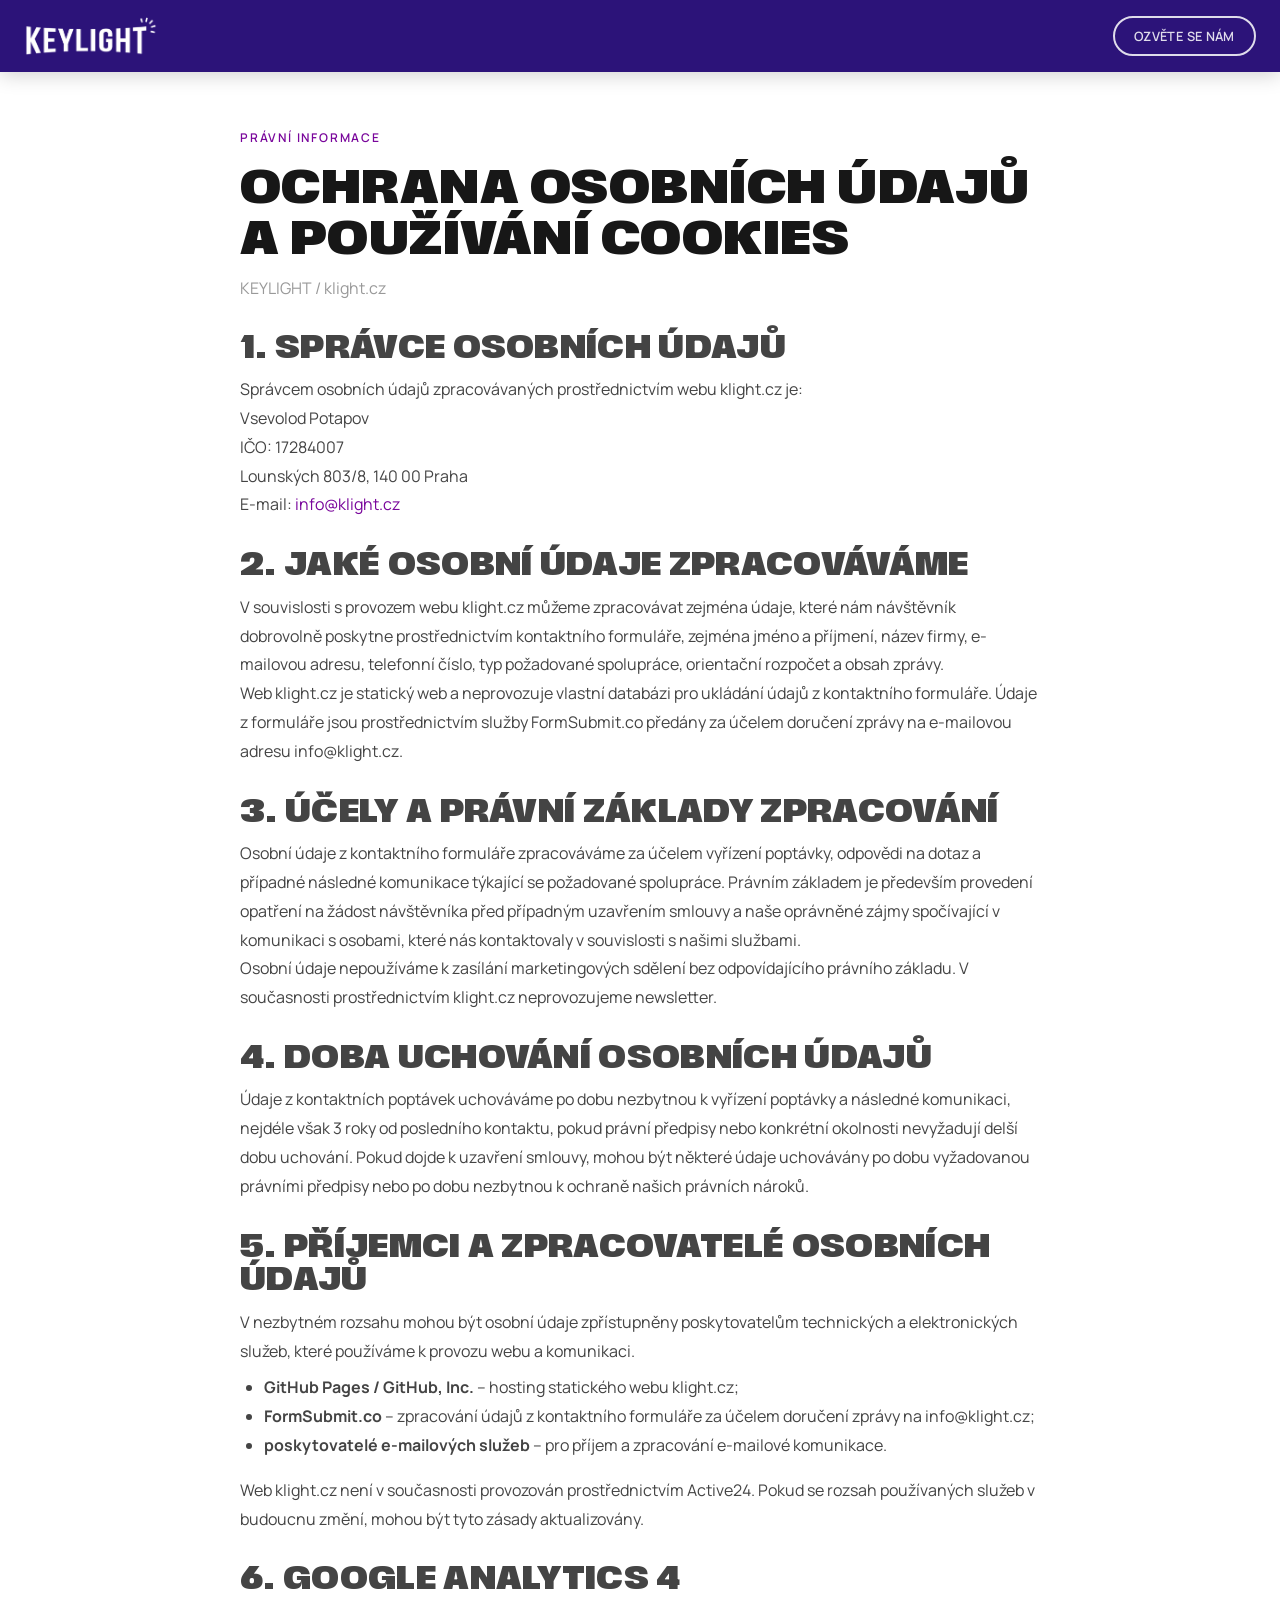
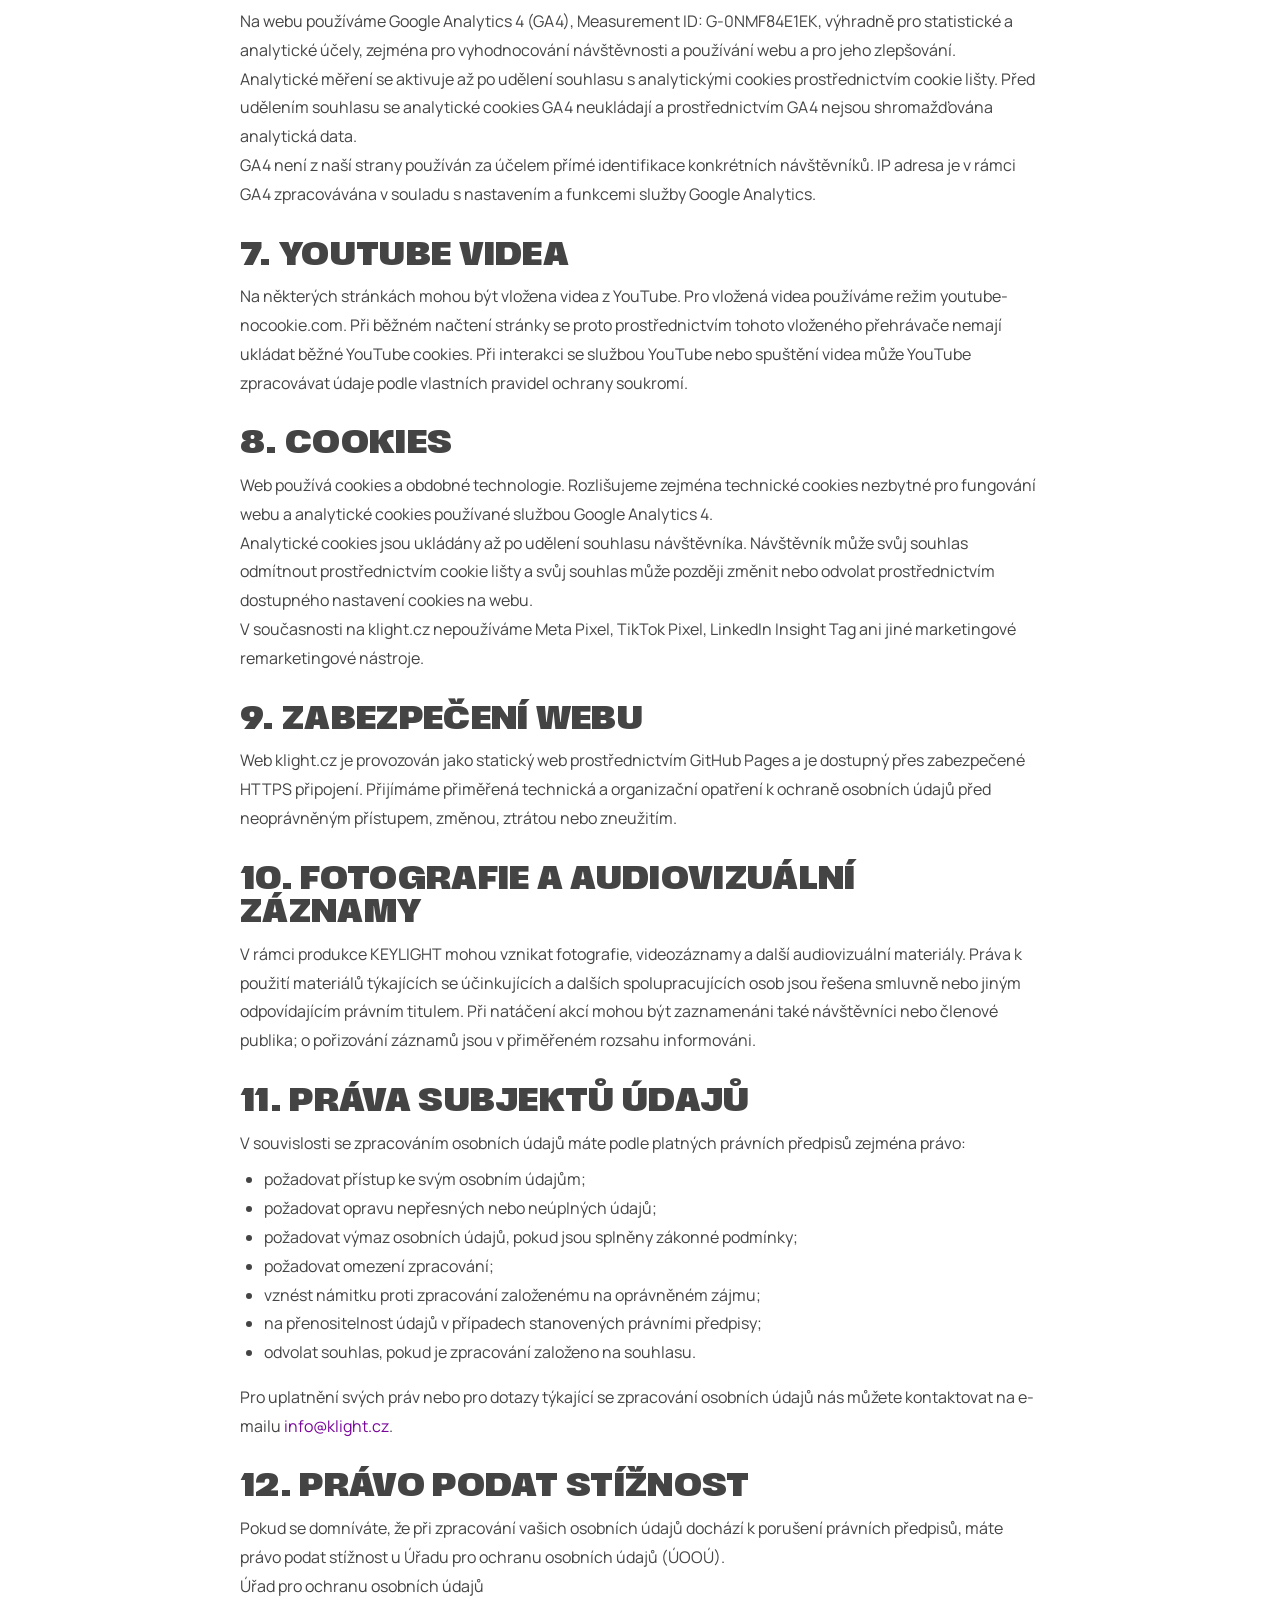
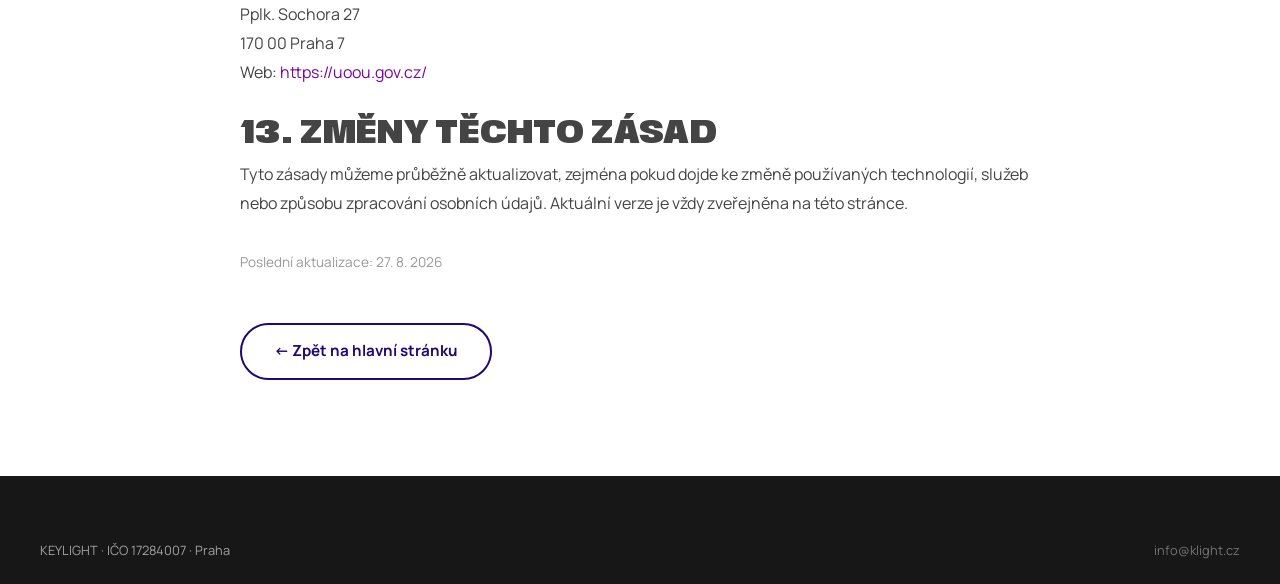
==== commit 5a3d534e: "Update GDPR page with complete privacy policy from consultant Full 13-section document covering data" ====
--- a/gdpr/index.html
+++ b/gdpr/index.html
@@ -3,9 +3,10 @@
 <head>
   <meta charset="UTF-8">
   <meta name="viewport" content="width=device-width, initial-scale=1.0">
-  <title>Ochrana osobních údajů — KEYLIGHT</title>
-  <meta name="description" content="Zásady zpracování osobních údajů KEYLIGHT.">
+  <title>Ochrana osobních údajů a cookies — KEYLIGHT</title>
+  <meta name="description" content="Zásady ochrany osobních údajů a používání cookies na webu klight.cz.">
   <link rel="icon" type="image/png" href="../images/logo/favicon.png">
+  <link rel="apple-touch-icon" href="../images/logo/apple-touch-icon.png">
   <link rel="stylesheet" href="../css/style.css">
 </head>
 <body>
@@ -17,44 +18,75 @@
   <section class="section" style="padding-top:8rem;">
     <div class="container" style="max-width:800px;">
       <span class="section-label">Právní informace</span>
-      <h1 style="font-size:clamp(1.8rem,4vw,3rem);margin-bottom:2rem;">Zásady zpracování osobních údajů</h1>
+      <h1 style="font-size:clamp(1.8rem,4vw,3rem);margin-bottom:.5rem;">Ochrana osobních údajů a používání cookies</h1>
+      <p style="color:#999;margin-bottom:2rem;">KEYLIGHT / klight.cz</p>
 
       <div style="color:#444;line-height:1.8;">
+
         <h3 style="margin:2rem 0 .5rem;">1. Správce osobních údajů</h3>
-        <p>Vsevolod Potapov, IČO 17284007<br>E-mail: <a href="mailto:info@klight.cz">info@klight.cz</a><br>Telefon: +420 770 600 252</p>
+        <p>Správcem osobních údajů zpracovávaných prostřednictvím webu klight.cz je:</p>
+        <p>Vsevolod Potapov<br>IČO: 17284007<br>Lounských 803/8, 140 00 Praha<br>E-mail: <a href="mailto:info@klight.cz">info@klight.cz</a></p>
 
-        <h3 style="margin:2rem 0 .5rem;">2. Jaké údaje zpracováváme</h3>
-        <p>Prostřednictvím kontaktního formuláře na webu zpracováváme:</p>
+        <h3 style="margin:2rem 0 .5rem;">2. Jaké osobní údaje zpracováváme</h3>
+        <p>V souvislosti s provozem webu klight.cz můžeme zpracovávat zejména údaje, které nám návštěvník dobrovolně poskytne prostřednictvím kontaktního formuláře, zejména jméno a příjmení, název firmy, e-mailovou adresu, telefonní číslo, typ požadované spolupráce, orientační rozpočet a obsah zprávy.</p>
+        <p>Web klight.cz je statický web a neprovozuje vlastní databázi pro ukládání údajů z kontaktního formuláře. Údaje z formuláře jsou prostřednictvím služby FormSubmit.co předány za účelem doručení zprávy na e-mailovou adresu info@klight.cz.</p>
+
+        <h3 style="margin:2rem 0 .5rem;">3. Účely a právní základy zpracování</h3>
+        <p>Osobní údaje z kontaktního formuláře zpracováváme za účelem vyřízení poptávky, odpovědi na dotaz a případné následné komunikace týkající se požadované spolupráce. Právním základem je především provedení opatření na žádost návštěvníka před případným uzavřením smlouvy a naše oprávněné zájmy spočívající v komunikaci s osobami, které nás kontaktovaly v souvislosti s našimi službami.</p>
+        <p>Osobní údaje nepoužíváme k zasílání marketingových sdělení bez odpovídajícího právního základu. V současnosti prostřednictvím klight.cz neprovozujeme newsletter.</p>
+
+        <h3 style="margin:2rem 0 .5rem;">4. Doba uchování osobních údajů</h3>
+        <p>Údaje z kontaktních poptávek uchováváme po dobu nezbytnou k vyřízení poptávky a následné komunikaci, nejdéle však 3 roky od posledního kontaktu, pokud právní předpisy nebo konkrétní okolnosti nevyžadují delší dobu uchování. Pokud dojde k uzavření smlouvy, mohou být některé údaje uchovávány po dobu vyžadovanou právními předpisy nebo po dobu nezbytnou k ochraně našich právních nároků.</p>
+
+        <h3 style="margin:2rem 0 .5rem;">5. Příjemci a zpracovatelé osobních údajů</h3>
+        <p>V nezbytném rozsahu mohou být osobní údaje zpřístupněny poskytovatelům technických a elektronických služeb, které používáme k provozu webu a komunikaci.</p>
         <ul style="margin:.5rem 0 1rem 1.5rem;">
-          <li>Jméno a příjmení</li>
-          <li>Název firmy</li>
-          <li>E-mailová adresa</li>
-          <li>Telefonní číslo (pokud je uvedeno)</li>
-          <li>Typ požadované spolupráce</li>
-          <li>Orientační rozpočet</li>
-          <li>Obsah zprávy</li>
+          <li><strong>GitHub Pages / GitHub, Inc.</strong> – hosting statického webu klight.cz;</li>
+          <li><strong>FormSubmit.co</strong> – zpracování údajů z kontaktního formuláře za účelem doručení zprávy na info@klight.cz;</li>
+          <li><strong>poskytovatelé e-mailových služeb</strong> – pro příjem a zpracování e-mailové komunikace.</li>
         </ul>
+        <p>Web klight.cz není v současnosti provozován prostřednictvím Active24. Pokud se rozsah používaných služeb v budoucnu změní, mohou být tyto zásady aktualizovány.</p>
 
-        <h3 style="margin:2rem 0 .5rem;">3. Účel zpracování</h3>
-        <p>Osobní údaje zpracováváme za účelem odpovědi na vaši poptávku a případného navázání obchodní spolupráce. Právním základem je váš souhlas (čl. 6 odst. 1 písm. a) GDPR) a oprávněný zájem správce (čl. 6 odst. 1 písm. f) GDPR).</p>
+        <h3 style="margin:2rem 0 .5rem;">6. Google Analytics 4</h3>
+        <p>Na webu používáme Google Analytics 4 (GA4), Measurement ID: G-0NMF84E1EK, výhradně pro statistické a analytické účely, zejména pro vyhodnocování návštěvnosti a používání webu a pro jeho zlepšování.</p>
+        <p>Analytické měření se aktivuje až po udělení souhlasu s analytickými cookies prostřednictvím cookie lišty. Před udělením souhlasu se analytické cookies GA4 neukládají a prostřednictvím GA4 nejsou shromažďována analytická data.</p>
+        <p>GA4 není z naší strany používán za účelem přímé identifikace konkrétních návštěvníků. IP adresa je v rámci GA4 zpracovávána v souladu s nastavením a funkcemi služby Google Analytics.</p>
 
-        <h3 style="margin:2rem 0 .5rem;">4. Cookies a analytika</h3>
-        <p>Web používá službu Google Analytics prostřednictvím Google Tag Manager (GTM-542MMSL) za účelem analýzy návštěvnosti. Analytické cookies se aktivují pouze po udělení souhlasu prostřednictvím cookie lišty.</p>
+        <h3 style="margin:2rem 0 .5rem;">7. YouTube videa</h3>
+        <p>Na některých stránkách mohou být vložena videa z YouTube. Pro vložená videa používáme režim youtube-nocookie.com. Při běžném načtení stránky se proto prostřednictvím tohoto vloženého přehrávače nemají ukládat běžné YouTube cookies. Při interakci se službou YouTube nebo spuštění videa může YouTube zpracovávat údaje podle vlastních pravidel ochrany soukromí.</p>
 
-        <h3 style="margin:2rem 0 .5rem;">5. Doba uchování</h3>
-        <p>Osobní údaje z formuláře uchováváme po dobu nezbytnou pro vyřízení poptávky, nejdéle 2 roky od posledního kontaktu.</p>
+        <h3 style="margin:2rem 0 .5rem;">8. Cookies</h3>
+        <p>Web používá cookies a obdobné technologie. Rozlišujeme zejména technické cookies nezbytné pro fungování webu a analytické cookies používané službou Google Analytics 4.</p>
+        <p>Analytické cookies jsou ukládány až po udělení souhlasu návštěvníka. Návštěvník může svůj souhlas odmítnout prostřednictvím cookie lišty a svůj souhlas může později změnit nebo odvolat prostřednictvím dostupného nastavení cookies na webu.</p>
+        <p>V současnosti na klight.cz nepoužíváme Meta Pixel, TikTok Pixel, LinkedIn Insight Tag ani jiné marketingové remarketingové nástroje.</p>
 
-        <h3 style="margin:2rem 0 .5rem;">6. Vaše práva</h3>
-        <p>Máte právo na přístup ke svým údajům, jejich opravu, výmaz, omezení zpracování, přenositelnost a právo vznést námitku. Svůj souhlas můžete kdykoli odvolat. Pro uplatnění svých práv nás kontaktujte na <a href="mailto:info@klight.cz">info@klight.cz</a>.</p>
+        <h3 style="margin:2rem 0 .5rem;">9. Zabezpečení webu</h3>
+        <p>Web klight.cz je provozován jako statický web prostřednictvím GitHub Pages a je dostupný přes zabezpečené HTTPS připojení. Přijímáme přiměřená technická a organizační opatření k ochraně osobních údajů před neoprávněným přístupem, změnou, ztrátou nebo zneužitím.</p>
 
-        <h3 style="margin:2rem 0 .5rem;">7. Příjemci údajů</h3>
-        <p>Údaje z formuláře jsou odesílány prostřednictvím služby FormSubmit.co a doručeny na e-mail správce. Analytická data zpracovává Google Ireland Limited.</p>
+        <h3 style="margin:2rem 0 .5rem;">10. Fotografie a audiovizuální záznamy</h3>
+        <p>V rámci produkce KEYLIGHT mohou vznikat fotografie, videozáznamy a další audiovizuální materiály. Práva k použití materiálů týkajících se účinkujících a dalších spolupracujících osob jsou řešena smluvně nebo jiným odpovídajícím právním titulem. Při natáčení akcí mohou být zaznamenáni také návštěvníci nebo členové publika; o pořizování záznamů jsou v přiměřeném rozsahu informováni.</p>
 
-        <h3 style="margin:2rem 0 .5rem;">8. Dozorový úřad</h3>
-        <p>Máte právo podat stížnost u Úřadu pro ochranu osobních údajů (www.uoou.cz).</p>
+        <h3 style="margin:2rem 0 .5rem;">11. Práva subjektů údajů</h3>
+        <p>V souvislosti se zpracováním osobních údajů máte podle platných právních předpisů zejména právo:</p>
+        <ul style="margin:.5rem 0 1rem 1.5rem;">
+          <li>požadovat přístup ke svým osobním údajům;</li>
+          <li>požadovat opravu nepřesných nebo neúplných údajů;</li>
+          <li>požadovat výmaz osobních údajů, pokud jsou splněny zákonné podmínky;</li>
+          <li>požadovat omezení zpracování;</li>
+          <li>vznést námitku proti zpracování založenému na oprávněném zájmu;</li>
+          <li>na přenositelnost údajů v případech stanovených právními předpisy;</li>
+          <li>odvolat souhlas, pokud je zpracování založeno na souhlasu.</li>
+        </ul>
+        <p>Pro uplatnění svých práv nebo pro dotazy týkající se zpracování osobních údajů nás můžete kontaktovat na e-mailu <a href="mailto:info@klight.cz">info@klight.cz</a>.</p>
 
-        <p style="margin-top:2rem;color:#999;font-size:.85rem;">Poslední aktualizace: srpen 2026</p>
-        <p style="color:#999;font-size:.85rem;font-style:italic;">Poznámka: Kompletní text zásad bude doplněn klientem.</p>
+        <h3 style="margin:2rem 0 .5rem;">12. Právo podat stížnost</h3>
+        <p>Pokud se domníváte, že při zpracování vašich osobních údajů dochází k porušení právních předpisů, máte právo podat stížnost u Úřadu pro ochranu osobních údajů (ÚOOÚ).</p>
+        <p>Úřad pro ochranu osobních údajů<br>Pplk. Sochora 27<br>170 00 Praha 7<br>Web: <a href="https://uoou.gov.cz/" target="_blank" rel="noopener">https://uoou.gov.cz/</a></p>
+
+        <h3 style="margin:2rem 0 .5rem;">13. Změny těchto zásad</h3>
+        <p>Tyto zásady můžeme průběžně aktualizovat, zejména pokud dojde ke změně používaných technologií, služeb nebo způsobu zpracování osobních údajů. Aktuální verze je vždy zveřejněna na této stránce.</p>
+
+        <p style="margin-top:2rem;color:#999;font-size:.85rem;">Poslední aktualizace: 27. 8. 2026</p>
       </div>
 
       <div style="margin-top:3rem;">
--- a/css/style.css
+++ b/css/style.css
@@ -67,13 +67,14 @@
 h4 { font-size: clamp(1.1rem, 2vw, 1.4rem); }
 
 .section-label {
+  display: block;
   font-family: var(--font-body);
   font-size: .75rem;
   font-weight: 600;
   letter-spacing: .15em;
   text-transform: uppercase;
   color: var(--purple);
-  margin-bottom: .75rem;
+  margin-bottom: 1.25rem;
 }
 
 /* --- Buttons --- */
@@ -131,12 +132,22 @@
   box-shadow: 0 2px 20px rgba(0,0,0,.2);
 }
 
-.nav-logo img { height: 32px; }
+.nav-logo img { height: 40px; width: auto; }
+
+.nav-logo {
+  transition: opacity .3s;
+}
+
+.nav-logo.hidden {
+  opacity: 0;
+  pointer-events: none;
+}
 
 .nav-links {
   display: flex;
   gap: 1.5rem;
   list-style: none;
+  align-items: center;
 }
 
 .nav-links a {
@@ -185,19 +196,35 @@
 
 .hero-bg {
   position: absolute;
-  inset: 0;
+  inset: -2px;
   background: var(--gradient);
   z-index: 0;
-}
-
-.hero-bg video,
-.hero-bg img {
+  transform: translateZ(0);
+  overflow: hidden;
+}
+
+.hero-bg .hero-slide {
   position: absolute;
   inset: 0;
   width: 100%;
   height: 100%;
   object-fit: cover;
-  opacity: .4;
+  opacity: 0;
+  transition: opacity 1.5s ease;
+  transform: scale(1) translate3d(0,0,0);
+  -webkit-transform: scale(1) translate3d(0,0,0);
+  backface-visibility: hidden;
+  -webkit-backface-visibility: hidden;
+}
+
+.hero-bg .hero-slide.active {
+  opacity: .55;
+  animation: heroZoom 5.5s ease-out forwards;
+}
+
+@keyframes heroZoom {
+  0% { transform: scale(1) translate3d(0,0,0); }
+  100% { transform: scale(1.08) translate3d(0,0,0); }
 }
 
 .hero-content {
@@ -208,21 +235,27 @@
 }
 
 .hero-content .hero-logo {
-  width: clamp(180px, 40vw, 350px);
+  width: clamp(400px, 60vw, 700px);
   margin: 0 auto 1.5rem;
 }
 
-.hero-content p {
-  font-size: clamp(1rem, 2.5vw, 1.25rem);
-  opacity: .9;
-  margin-bottom: 2rem;
+.hero-tagline {
+  font-size: clamp(.95rem, 2vw, 1.15rem);
+  opacity: .85;
+  margin-bottom: 1rem;
+  font-weight: 400;
+  letter-spacing: .02em;
+}
+
+.hero-subtitle {
+  font-size: clamp(.85rem, 1.5vw, 1rem);
+  opacity: .7;
+  margin-bottom: 1.5rem;
+  font-weight: 400;
   max-width: 600px;
   margin-left: auto;
   margin-right: auto;
-}
-
-.hero-content h1 {
-  margin-bottom: 1rem;
+  line-height: 1.6;
 }
 
 /* --- Sections --- */
@@ -259,8 +292,7 @@
   align-items: center;
 }
 
-.about-text p { margin-bottom: 1rem; color: #444; }
-.about-text p:first-of-type { font-size: 1.1rem; }
+.about-text p { margin-bottom: 1rem; color: #444; font-size: 1rem; }
 
 /* --- Relight Interactive Element --- */
 .relight-wrapper {
@@ -279,12 +311,21 @@
 }
 
 .relight-dark {
-  filter: brightness(0.25) contrast(1.1);
-}
-
-.relight-light {
-  opacity: 0.2;
+  filter: brightness(0.15) contrast(1.1);
+}
+
+.relight-key {
+  opacity: 1;
   transition: opacity .05s linear;
+  -webkit-mask-image: radial-gradient(ellipse 75% 50% at 50% 62%, black 20%, transparent 100%);
+  mask-image: radial-gradient(ellipse 75% 50% at 50% 62%, black 20%, transparent 100%);
+}
+
+.relight-back {
+  opacity: 1;
+  transition: opacity .05s linear;
+  -webkit-mask-image: radial-gradient(ellipse 45% 30% at 50% 28%, black 10%, transparent 100%);
+  mask-image: radial-gradient(ellipse 45% 30% at 50% 28%, black 10%, transparent 100%);
 }
 
 .relight-controls {
@@ -292,97 +333,120 @@
   bottom: 0;
   left: 0;
   right: 0;
-  padding: 1.5rem;
-  background: linear-gradient(transparent, rgba(0,0,0,.6));
+  padding: 1.25rem 1.5rem;
+  background: linear-gradient(transparent, rgba(0,0,0,.7));
   z-index: 2;
 }
 
-.relight-label {
+.relight-faders {
+  display: flex;
+  gap: 1.5rem;
+}
+
+.relight-fader {
+  flex: 1;
+}
+
+.relight-fader-header {
   display: flex;
   justify-content: space-between;
   align-items: center;
   color: var(--white);
   font-family: var(--font-body);
   font-weight: 700;
-  font-size: .8rem;
-  letter-spacing: .1em;
+  font-size: .7rem;
+  letter-spacing: .12em;
   text-transform: uppercase;
-  margin-bottom: .5rem;
+  margin-bottom: .4rem;
+}
+
+.relight-fader-header .fader-value {
+  font-family: var(--font-heading);
+  font-size: .95rem;
+  font-weight: 900;
+  letter-spacing: 0;
 }
 
 .relight-slider {
   -webkit-appearance: none;
   appearance: none;
   width: 100%;
-  height: 6px;
+  height: 5px;
   border-radius: 3px;
-  background: rgba(255,255,255,.3);
+  background: rgba(255,255,255,.25);
   outline: none;
   cursor: pointer;
 }
 
 .relight-slider::-webkit-slider-thumb {
   -webkit-appearance: none;
-  width: 28px;
-  height: 28px;
+  width: 22px;
+  height: 22px;
   border-radius: 50%;
   background: var(--white);
-  box-shadow: 0 2px 8px rgba(0,0,0,.3);
+  box-shadow: 0 2px 8px rgba(0,0,0,.4);
   cursor: grab;
 }
 
 .relight-slider::-moz-range-thumb {
-  width: 28px;
-  height: 28px;
+  width: 22px;
+  height: 22px;
   border-radius: 50%;
   background: var(--white);
-  box-shadow: 0 2px 8px rgba(0,0,0,.3);
+  box-shadow: 0 2px 8px rgba(0,0,0,.4);
   cursor: grab;
   border: none;
 }
 
 /* --- Stats / Cisla --- */
 .stats-grid {
-  display: grid;
-  grid-template-columns: repeat(auto-fit, minmax(200px, 1fr));
-  gap: 1.5rem;
+  display: flex;
+  flex-wrap: nowrap;
+  justify-content: center;
+  gap: 1rem;
   margin-bottom: 3rem;
 }
 
 .stat-card {
+  flex: 1 1 0;
   background: rgba(255,255,255,.08);
   border: 1px solid rgba(255,255,255,.12);
   border-radius: 12px;
-  padding: 1.5rem;
+  padding: 1.25rem 1rem;
   text-align: center;
 }
 
 .stat-value {
   font-family: var(--font-heading);
-  font-size: clamp(1.8rem, 4vw, 2.8rem);
+  font-size: clamp(1.6rem, 3vw, 2.2rem);
   font-weight: 900;
   color: var(--white);
   line-height: 1.1;
 }
 
 .stat-label {
-  font-size: .85rem;
+  font-family: var(--font-body);
+  font-size: .8rem;
+  font-weight: 400;
   opacity: .7;
   margin-top: .3rem;
 }
 
 .demo-table {
   width: 100%;
+  max-width: 700px;
+  margin: 2rem auto 0;
   border-collapse: collapse;
-  margin-top: 2rem;
+  text-align: center;
 }
 
 .demo-table th,
 .demo-table td {
   padding: .75rem 1rem;
-  text-align: left;
+  text-align: center;
   border-bottom: 1px solid rgba(255,255,255,.1);
-  font-size: .9rem;
+  font-family: var(--font-body);
+  font-size: .85rem;
 }
 
 .demo-table th {
@@ -395,19 +459,80 @@
 
 .demo-table td { opacity: .9; }
 
-.stats-period {
+.stats-hero {
+  display: flex;
+  gap: 1.5rem;
+  justify-content: center;
+  align-items: stretch;
+  margin-bottom: 2.5rem;
+}
+
+.stat-card-big {
+  flex: 1 1 0;
+  max-width: 400px;
+  padding: 2rem;
+  position: relative;
+  display: flex;
+  flex-direction: column;
+  justify-content: center;
+  align-items: center;
+}
+
+.stat-card-big .stat-value {
+  font-size: clamp(2.5rem, 5vw, 3.5rem);
+}
+
+.stat-card-big .stat-label {
+  font-size: .85rem;
+}
+
+.stat-platforms {
+  font-family: var(--font-body);
+  font-size: .75rem;
+  font-weight: 400;
+  opacity: .5;
+  margin-top: .5rem;
+}
+
+.stat-badge {
+  display: inline-block;
+  background: var(--purple);
+  color: var(--white);
+  font-size: .7rem;
+  font-weight: 700;
+  padding: .3rem .8rem;
+  border-radius: 20px;
+  margin-top: .5rem;
+  letter-spacing: .05em;
+}
+
+.stats-subheading {
   text-align: center;
+  color: var(--gray);
+  font-family: var(--font-body);
   font-size: .85rem;
-  opacity: .6;
-  margin-top: 1rem;
+  font-weight: 600;
+  text-transform: uppercase;
+  letter-spacing: .1em;
+  margin-bottom: 1.5rem;
+}
+
+.stat-platform {
+  font-family: var(--font-body);
+  font-size: .7rem;
+  font-weight: 400;
+  opacity: .5;
+  margin-top: .3rem;
+  text-transform: uppercase;
+  letter-spacing: .05em;
 }
 
 /* --- Shows / Porady --- */
 .shows-grid {
   display: grid;
-  grid-template-columns: repeat(auto-fit, minmax(280px, 1fr));
+  grid-template-columns: repeat(3, 1fr);
   gap: 1.5rem;
-  margin-bottom: 3rem;
+  margin-bottom: 1.5rem;
 }
 
 .show-card {
@@ -502,6 +627,20 @@
   width: 100%;
   height: 100%;
   border: none;
+}
+
+.show-detail-video.no-video {
+  display: flex;
+  align-items: center;
+  justify-content: center;
+}
+
+.show-detail-video.no-video::after {
+  content: 'Video bude brzy k dispozici';
+  color: rgba(255,255,255,.4);
+  font-size: .9rem;
+  font-family: var(--font-body);
+  font-weight: 500;
 }
 
 .show-detail-text h3 { color: var(--indigo); margin-bottom: .3rem; }
@@ -525,15 +664,35 @@
   letter-spacing: .05em;
 }
 
-/* Pripravujeme card */
-.show-card.coming-soon {
+/* Coming soon banner */
+.show-coming-soon {
   background: var(--gradient);
   color: var(--white);
-}
-
-.show-card.coming-soon .show-card-body h3 { color: var(--white); }
-.show-card.coming-soon .show-card-body .show-subtitle { color: var(--gray); }
-.show-card.coming-soon .show-card-body p { color: rgba(255,255,255,.7); }
+  border-radius: 16px;
+  padding: 2.5rem;
+  text-align: center;
+  margin-top: .5rem;
+}
+
+.show-coming-soon h3 {
+  color: var(--white);
+  margin-bottom: .3rem;
+}
+
+.show-coming-soon .show-subtitle {
+  color: var(--gray);
+  font-weight: 600;
+  font-size: .85rem;
+  margin-bottom: .75rem;
+}
+
+.show-coming-soon p {
+  color: rgba(255,255,255,.7);
+  font-size: .95rem;
+  margin-bottom: 1.5rem;
+}
+
+.show-coming-soon .btn { font-size: .85rem; padding: .7rem 1.5rem; }
 
 /* --- Collaboration / Co nabizime --- */
 .collab-list {
@@ -572,55 +731,154 @@
   color: #666;
 }
 
+.collab-why {
+  max-width: 800px;
+  margin: 0 auto 2rem;
+  text-align: center;
+}
+
+.collab-why h4 {
+  margin-bottom: 1rem;
+}
+
+.collab-checklist {
+  list-style: none;
+  display: flex;
+  gap: 1.5rem;
+  justify-content: center;
+  flex-wrap: wrap;
+}
+
+.collab-checklist li {
+  font-size: .95rem;
+  color: #444;
+}
+
+.collab-checklist li::before {
+  content: '✓ ';
+  color: var(--purple);
+  font-weight: 700;
+}
+
 .collab-cta {
   text-align: center;
   font-size: 1.05rem;
   color: #666;
-  font-style: italic;
   margin-top: 2rem;
 }
 
-/* --- Client logos --- */
-.clients-strip {
-  display: flex;
-  align-items: center;
-  justify-content: center;
-  gap: 3rem;
-  flex-wrap: wrap;
+/* --- Client logos carousel --- */
+.clients-carousel {
+  position: relative;
+  overflow: hidden;
   padding: 2rem 0;
-  opacity: .6;
-}
-
-.clients-strip img {
+}
+
+.clients-carousel::before,
+.clients-carousel::after {
+  content: '';
+  position: absolute;
+  top: 0;
+  bottom: 0;
+  width: 80px;
+  z-index: 2;
+  pointer-events: none;
+}
+
+.clients-carousel::before {
+  left: 0;
+  background: linear-gradient(to right, var(--white), transparent);
+}
+
+.clients-carousel::after {
+  right: 0;
+  background: linear-gradient(to left, var(--white), transparent);
+}
+
+.clients-track {
+  display: flex;
+  align-items: center;
+  gap: 5rem;
+  width: max-content;
+  will-change: transform;
+}
+
+.clients-track img {
   height: 40px;
-  filter: grayscale(1);
-  transition: filter .3s, opacity .3s;
-}
-
-.clients-strip img:hover { filter: none; opacity: 1; }
+  opacity: .7;
+  flex-shrink: 0;
+}
+
+.clients-track .logo-on-dark img {
+  height: 30px;
+}
+
+.clients-track .logo-on-dark {
+  background: var(--black);
+  padding: .5rem 1rem;
+  border-radius: 8px;
+  height: auto;
+  flex-shrink: 0;
+}
+
+.clients-track .logo-on-dark img {
+  height: 30px;
+}
 
 /* --- Team / Tym --- */
-.team-gallery {
-  display: grid;
-  grid-template-columns: repeat(3, 1fr);
-  gap: 1rem;
-}
-
-.team-gallery .photo-large {
-  grid-column: span 2;
-  grid-row: span 2;
-}
-
-.team-gallery img {
-  width: 100%;
-  height: 100%;
+.team-carousel {
+  position: relative;
+  overflow: hidden;
+}
+
+.team-carousel::before,
+.team-carousel::after {
+  content: '';
+  position: absolute;
+  top: 0;
+  bottom: 0;
+  width: 60px;
+  z-index: 2;
+  pointer-events: none;
+}
+
+.team-carousel::before {
+  left: 0;
+  background: linear-gradient(to right, #f5f5f6, transparent);
+}
+
+.team-carousel::after {
+  right: 0;
+  background: linear-gradient(to left, #f5f5f6, transparent);
+}
+
+.team-track {
+  display: flex;
+  gap: 1.5rem;
+  animation: scrollTeam 30s linear infinite;
+  width: max-content;
+  will-change: transform;
+}
+
+@keyframes scrollTeam {
+  0% { transform: translateX(0); }
+  100% { transform: translateX(-50%); }
+}
+
+.team-track img {
+  height: 340px;
+  width: auto;
+  aspect-ratio: 3/4;
   object-fit: cover;
+  object-position: center 20%;
   border-radius: 12px;
-  aspect-ratio: 4/3;
-}
-
-.team-gallery .photo-large img {
-  aspect-ratio: auto;
+  flex-shrink: 0;
+  cursor: pointer;
+  transition: transform .2s;
+}
+
+.team-track img:hover {
+  transform: scale(1.03);
 }
 
 /* --- Contact / Formular --- */
@@ -688,10 +946,12 @@
 
 .contact-info {
   color: rgba(255,255,255,.8);
-}
-
-.contact-info h3 { color: var(--white); margin-bottom: 1rem; }
-.contact-info p { margin-bottom: 1rem; }
+  font-family: var(--font-body);
+}
+
+.contact-info h3 { color: var(--white); margin-bottom: 1rem; font-family: var(--font-heading); }
+.contact-info h4 { font-family: var(--font-body); }
+.contact-info p { margin-bottom: 1rem; font-family: var(--font-body); font-size: .95rem; }
 
 .contact-info .contact-direct {
   margin-top: 2rem;
@@ -702,12 +962,13 @@
 .contact-direct a {
   color: var(--white);
   font-weight: 600;
-  font-size: 1.1rem;
+  font-family: var(--font-body);
+  font-size: 1.05rem;
 }
 
 .contact-direct p {
-  font-size: .85rem;
-  opacity: .6;
+  font-family: var(--font-body);
+  font-size: .9rem;
 }
 
 /* Thank you message */
@@ -726,6 +987,7 @@
   background: var(--black);
   color: rgba(255,255,255,.6);
   padding: 3rem 1.5rem 1.5rem;
+  font-family: var(--font-body);
 }
 
 .footer-grid {
@@ -740,7 +1002,7 @@
   border-bottom: 1px solid rgba(255,255,255,.1);
 }
 
-.footer-logo img { height: 28px; }
+.footer-logo img { height: 32px; width: auto; object-fit: contain; }
 
 .footer-social {
   display: flex;
@@ -752,6 +1014,7 @@
   color: rgba(255,255,255,.6);
   font-size: .85rem;
   font-weight: 600;
+  font-family: var(--font-body);
 }
 
 .footer-social a:hover { color: var(--white); }
@@ -764,6 +1027,7 @@
   flex-wrap: wrap;
   gap: .5rem;
   font-size: .8rem;
+  font-family: var(--font-body);
 }
 
 .footer-bottom a { color: rgba(255,255,255,.4); }
@@ -808,15 +1072,8 @@
   flex-wrap: wrap;
 }
 
-.cookie-inner p {
-  font-size: .85rem;
-  opacity: .8;
-  flex: 1;
-  min-width: 200px;
-}
-
+.cookie-inner p { font-size: .85rem; opacity: .8; flex: 1; min-width: 200px; }
 .cookie-inner p a { color: var(--purple); text-decoration: underline; }
-
 .cookie-buttons { display: flex; gap: .75rem; }
 
 .cookie-btn {
@@ -869,6 +1126,153 @@
   text-transform: uppercase;
 }
 
+/* --- Show Gallery Thumbnails --- */
+.show-gallery-wrap {
+  position: relative;
+  margin-top: 1.5rem;
+}
+
+.show-gallery {
+  display: flex;
+  gap: .5rem;
+  overflow-x: auto;
+  padding-bottom: .5rem;
+  scroll-snap-type: x mandatory;
+  scroll-behavior: smooth;
+  -ms-overflow-style: none;
+  scrollbar-width: none;
+}
+
+.show-gallery::-webkit-scrollbar { display: none; }
+
+.show-gallery img {
+  width: 120px;
+  height: 85px;
+  object-fit: cover;
+  border-radius: 8px;
+  cursor: pointer;
+  scroll-snap-align: start;
+  transition: opacity .2s, transform .2s;
+  flex-shrink: 0;
+}
+
+.show-gallery img:hover {
+  opacity: .8;
+  transform: scale(1.05);
+}
+
+.gallery-arrow {
+  position: absolute;
+  top: 50%;
+  transform: translateY(-50%);
+  width: 36px;
+  height: 36px;
+  border-radius: 50%;
+  border: none;
+  background: var(--white);
+  box-shadow: 0 2px 10px rgba(0,0,0,.2);
+  cursor: pointer;
+  font-size: 1.1rem;
+  color: var(--indigo);
+  display: flex;
+  align-items: center;
+  justify-content: center;
+  z-index: 2;
+  transition: transform .2s, box-shadow .2s;
+}
+
+.gallery-arrow:hover {
+  transform: translateY(-50%) scale(1.1);
+  box-shadow: 0 4px 15px rgba(0,0,0,.25);
+}
+
+.gallery-arrow-left { left: -12px; }
+.gallery-arrow-right { right: -12px; }
+
+.show-gallery-wrap::before,
+.show-gallery-wrap::after {
+  content: '';
+  position: absolute;
+  top: 0;
+  bottom: .5rem;
+  width: 30px;
+  z-index: 1;
+  pointer-events: none;
+}
+
+.show-gallery-wrap::before {
+  left: 0;
+  background: linear-gradient(to right, var(--white), transparent);
+}
+
+.show-gallery-wrap::after {
+  right: 0;
+  background: linear-gradient(to left, var(--white), transparent);
+}
+
+/* --- Lightbox --- */
+.lightbox {
+  display: none;
+  position: fixed;
+  inset: 0;
+  z-index: 250;
+  background: rgba(0,0,0,.92);
+  align-items: center;
+  justify-content: center;
+  cursor: zoom-out;
+}
+
+.lightbox.show { display: flex; }
+
+.lightbox img {
+  max-width: 90vw;
+  max-height: 90vh;
+  object-fit: contain;
+  border-radius: 8px;
+  box-shadow: 0 8px 40px rgba(0,0,0,.5);
+}
+
+.lightbox-close {
+  position: absolute;
+  top: 1.5rem;
+  right: 1.5rem;
+  background: none;
+  border: none;
+  color: var(--white);
+  font-size: 2rem;
+  cursor: pointer;
+  opacity: .7;
+  transition: opacity .2s;
+  z-index: 251;
+}
+
+.lightbox-close:hover { opacity: 1; }
+
+.lightbox-arrow {
+  position: absolute;
+  top: 50%;
+  transform: translateY(-50%);
+  background: rgba(255,255,255,.15);
+  border: none;
+  color: var(--white);
+  font-size: 2.5rem;
+  cursor: pointer;
+  width: 50px;
+  height: 50px;
+  border-radius: 50%;
+  display: flex;
+  align-items: center;
+  justify-content: center;
+  opacity: .7;
+  transition: opacity .2s, background .2s;
+  z-index: 251;
+}
+
+.lightbox-arrow:hover { opacity: 1; background: rgba(255,255,255,.25); }
+.lightbox-prev { left: 1.5rem; }
+.lightbox-next { right: 1.5rem; }
+
+
 /* --- Responsive --- */
 @media (max-width: 768px) {
   .nav-links { display: none; }
@@ -880,14 +1284,7 @@
     grid-template-columns: 1fr;
   }
 
-  .team-gallery {
-    grid-template-columns: 1fr 1fr;
-  }
-
-  .team-gallery .photo-large {
-    grid-column: span 2;
-    grid-row: span 1;
-  }
+  .team-track img { height: 220px; }
 
   .form-row { grid-template-columns: 1fr; }
 
@@ -896,16 +1293,18 @@
   .footer-grid { justify-content: center; text-align: center; }
   .footer-bottom { justify-content: center; text-align: center; }
 
+  .shows-grid { grid-template-columns: 1fr 1fr !important; }
+
   .show-detail-grid .show-detail-video { order: -1; }
 
-  .stats-grid { grid-template-columns: 1fr 1fr; }
+  .stat-card { flex: 0 1 calc(50% - 1.5rem); min-width: 140px; }
 
   .cookie-inner { flex-direction: column; text-align: center; }
 }
 
 @media (max-width: 480px) {
-  .stats-grid { grid-template-columns: 1fr; }
-  .team-gallery { grid-template-columns: 1fr; }
-  .team-gallery .photo-large { grid-column: span 1; }
-  .shows-grid { grid-template-columns: 1fr; }
-}
+  .stats-grid { flex-wrap: wrap; }
+  .stat-card { flex: 0 1 calc(50% - .5rem); }
+  .team-track img { height: 180px; }
+  .shows-grid { grid-template-columns: 1fr !important; }
+}
